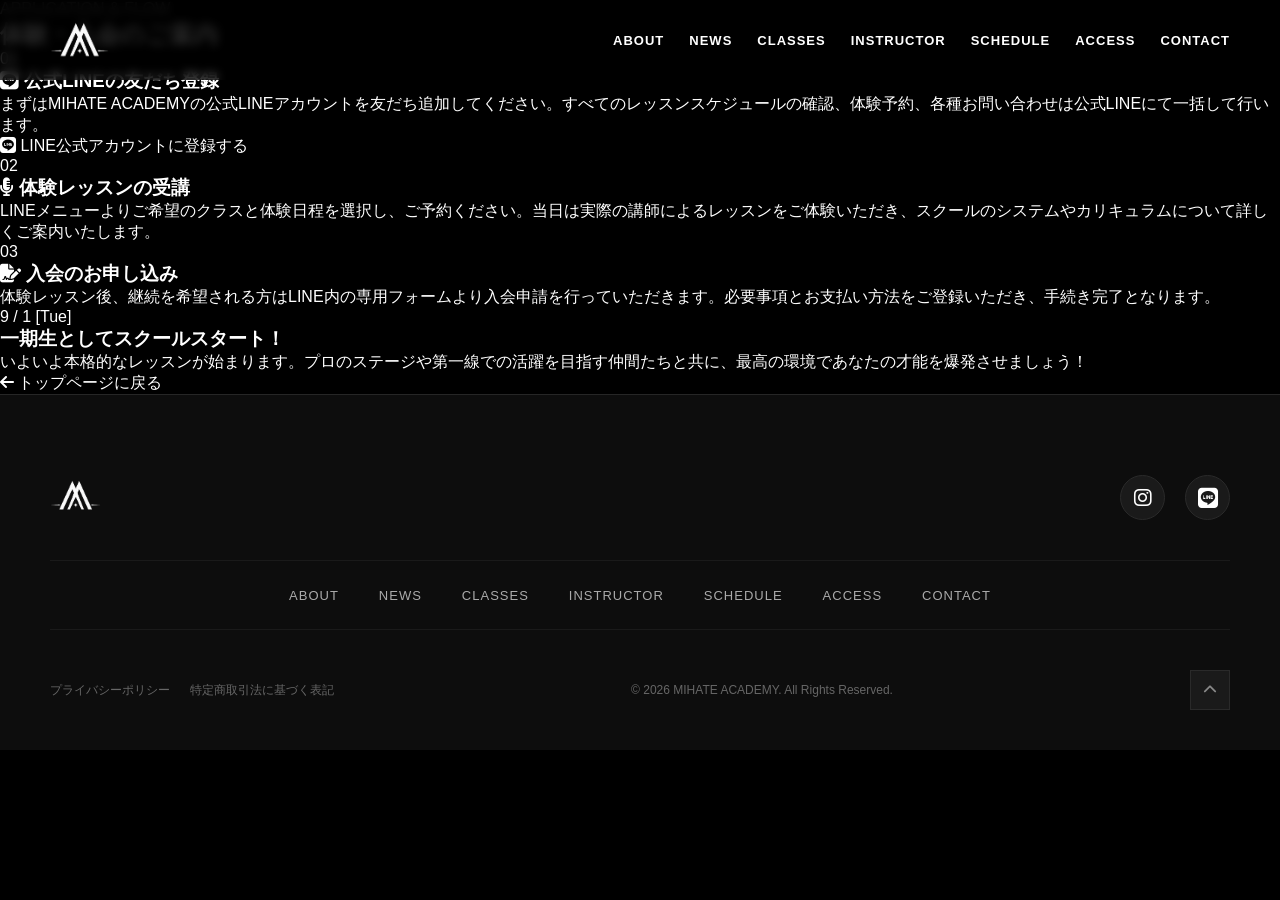
==== entry.html @ f3b9de02 "Add files via upload" ====
<!DOCTYPE html>
<html lang="ja">
<head>
    <meta charset="UTF-8">
    <meta name="viewport" content="width=device-width, initial-scale=1.0">
    <title>体験・入会案内 | MIHATE ACADEMY</title>
    
    <link rel="preconnect" href="https://fonts.googleapis.com">
    <link rel="preconnect" href="https://fonts.gstatic.com" crossorigin>
    <link href="https://fonts.googleapis.com/css2?family=Montserrat:wght@400;700;800&display=swap" rel="stylesheet">
    <link rel="stylesheet" href="https://cdnjs.cloudflare.com/ajax/libs/font-awesome/6.5.1/css/all.min.css">
    
    <link rel="stylesheet" href="style.css">
</head>
<body class="entry-page-body">

    <header id="top">
        <a href="#" class="logo">
            <img src="img/logo_v2.png" alt="MIHATE ACADEMY" class="logo-img">
        </a>
        
        <button class="menu-btn" aria-label="メニューを開閉する" id="js-menu-btn">
            <span></span>
            <span></span>
            <span></span>
        </button>

        <nav id="js-nav">
            <ul>
                <li><a href="#about">About</a></li>
                <li><a href="#news">News</a></li>
                <li><a href="#classes">Classes</a></li>
                <li><a href="#instructors">Instructor</a></li>
                <li><a href="#schedule">Schedule</a></li>
                <li><a href="#access">Access</a></li>
                <li><a href="#contact">Contact</a></li>
            </ul>
        </nav>
    </header>

    <section class="entry-hero">
        <div class="entry-hero-title-area">
            <span class="entry-hero-sub">APPLICATION & FLOW</span>
            <h1 class="entry-hero-main">体験・入会のご案内</h1>
        </div>
    </section>

    <section class="flow-section">
        <div class="flow-container">
            
            <div class="flow-step">
                <div class="flow-badge">01</div>
                <div class="flow-content">
                    <h3 class="step-title">
                        <span class="step-icon-line"><i class="fa-brands fa-line"></i></span>
                        公式LINEの友だち登録
                    </h3>
                    <p class="step-text">
                        まずはMIHATE ACADEMYの公式LINEアカウントを友だち追加してください。すべてのレッスンスケジュールの確認、体験予約、各種お問い合わせは公式LINEにて一括して行います。
                    </p>
                    <div class="line-btn-wrap">
                        <a href="#" target="_blank" class="line-direct-btn">
                            <i class="fa-brands fa-line"></i> LINE公式アカウントに登録する
                        </a>
                    </div>
                </div>
            </div>

            <div class="flow-step">
                <div class="flow-badge">02</div>
                <div class="flow-content">
                    <h3 class="step-title">
                        <span class="step-icon"><i class="fa-solid fa-microphone-lines"></i></span>
                        体験レッスンの受講
                    </h3>
                    <p class="step-text">
                        LINEメニューよりご希望のクラスと体験日程を選択し、ご予約ください。当日は実際の講師によるレッスンをご体験いただき、スクールのシステムやカリキュラムについて詳しくご案内いたします。
                    </p>
                </div>
            </div>

            <div class="flow-step">
                <div class="flow-badge">03</div>
                <div class="flow-content">
                    <h3 class="step-title">
                        <span class="step-icon"><i class="fa-solid fa-file-signature"></i></span>
                        入会のお申し込み
                    </h3>
                    <p class="step-text">
                        体験レッスン後、継続を希望される方はLINE内の専用フォームより入会申請を行っていただきます。必要事項とお支払い方法をご登録いただき、手続き完了となります。
                    </p>
                </div>
            </div>

            <div class="flow-goal">
                <div class="goal-date">9 / 1 <span>[Tue]</span></div>
                <h3 class="goal-title">一期生としてスクールスタート！</h3>
                <p class="goal-text">
                    いよいよ本格的なレッスンが始まります。プロのステージや第一線での活躍を目指す仲間たちと共に、最高の環境であなたの才能を爆発させましょう！
                </p>
            </div>

            <div class="back-to-home">
                <a href="index.html" class="back-btn">
                    <i class="fa-solid fa-arrow-left"></i> トップページに戻る
                </a>
            </div>

        </div>
    </section>

    <footer>
        <div class="footer-inner">
            <div class="footer-top">
                <div class="footer-logo">
                    <img src="img/logo_v2.png" alt="MIHATE ACADEMY">
                </div>
                <div class="footer-sns">
                    <a href="#" class="footer-sns-icon instagram" aria-label="Instagram">
                        <i class="fa-brands fa-instagram"></i>
                    </a>
                    <a href="#" class="footer-sns-icon line" aria-label="LINE">
                        <i class="fa-brands fa-line"></i>
                    </a>
                </div>
            </div>

            <nav class="footer-nav">
                <ul>
                    <li><a href="#about">About</a></li>
                    <li><a href="#news">News</a></li>
                    <li><a href="#classes">Classes</a></li>
                    <li><a href="#instructors">Instructor</a></li>
                    <li><a href="#schedule">Schedule</a></li>
                    <li><a href="#access">Access</a></li>
                    <li><a href="#contact">Contact</a></li>
                </ul>
            </nav>

            <div class="footer-bottom">
                <div class="footer-sub-links">
                    <a href="#">プライバシーポリシー</a>
                    <a href="#">特定商取引法に基づく表記</a>
                </div>
                <p class="copyright">© 2026 MIHATE ACADEMY. All Rights Reserved.</p>
                <a href="#" class="pagetop-btn" aria-label="ページトップへ戻る">
                    <i class="fa-solid fa-chevron-up"></i>
                </a>
            </div>
        </div>
    </footer>

    <script>
        const hamburger = document.querySelector('.js-hamburger');
        const navLinks = document.querySelector('.nav-links');
        const body = document.body;

        hamburger.addEventListener('click', () => {
            hamburger.classList.toggle('is-active');
            navLinks.classList.toggle('is-active');
            body.classList.toggle('menu-open');
        });

        // メニューリンクをクリックしたら閉じる
        document.querySelectorAll('.nav-links a').forEach(link => {
            link.addEventListener('click', () => {
                hamburger.classList.remove('is-active');
                navLinks.classList.remove('is-active');
                body.classList.remove('menu-open');
            });
        });
    </script>
</body>
</html>
---- style.css ----
/* 全体のリセットと共通スタイル */
* {
    margin: 0;
    padding: 0;
    box-sizing: border-box;
    font-family: 'Helvetica Neue', Arial, sans-serif;
}

html {
    scroll-behavior: smooth;
}

body {
    background-color: #000000;
    color: #ffffff;
    overflow-x: hidden;
}

/* ハンバーガーメニュー開閉時に背景スクロールを止めるクラス */
body.menu-open {
    overflow: hidden;
}

a {
    color: #ffffff;
    text-decoration: none;
    transition: opacity 0.3s;
}

a:hover {
    opacity: 0.7;
}

/* ヘッダー（スクロール固定） */
header {
    position: fixed;
    top: 0;
    left: 0;
    width: 100%;
    display: flex;
    justify-content: space-between;
    align-items: center;
    padding: 20px 50px;
    z-index: 100;
    background: linear-gradient(to bottom, rgba(0,0,0,0.95), rgba(0,0,0,0.7));
    backdrop-filter: blur(5px);
    transition: background 0.3s;
}

.logo {
    display: flex;
    align-items: center;
    z-index: 110;
}

.logo-img {
    height: 40px;
    width: auto;
    object-fit: contain;
}

nav ul {
    display: flex;
    list-style: none;
    gap: 25px;
}

nav ul li a {
    font-size: 13px;
    text-transform: uppercase;
    font-weight: 600;
    letter-spacing: 1px;
}

/* ハンバーガーボタン */
.menu-btn {
    display: none;
    flex-direction: column;
    justify-content: space-between;
    width: 30px;
    height: 20px;
    background: transparent;
    border: none;
    cursor: pointer;
    z-index: 110;
    padding: 0;
}

.menu-btn span {
    width: 100%;
    height: 2px;
    background-color: #ffffff;
    transition: all 0.3s ease;
    transform-origin: left center;
}

/* ヒーローセクション */
.hero {
    position: relative;
    height: 100vh;
    display: flex;
    flex-direction: column;
    justify-content: center;
    align-items: center;
    text-align: center;
    background: linear-gradient(rgba(0, 0, 0, 0.4), rgba(0, 0, 0, 0.7)), 
                url('img/kv_01.png') no-repeat center center/cover;
}

.hero-title {
    font-size: 80px;
    font-weight: 900;
    line-height: 1.1;
    letter-spacing: -2px;
    text-transform: uppercase;
    margin-bottom: 20px;
}

.hero-subtitle {
    font-size: 18px;
    letter-spacing: 4px;
    margin-bottom: 40px;
    color: #cccccc;
}

.btn {
    display: inline-block;
    padding: 15px 40px;
    border: 2px solid #ffffff;
    background: transparent;
    color: #ffffff;
    font-weight: 700;
    text-transform: uppercase;
    letter-spacing: 2px;
    transition: all 0.3s;
    cursor: pointer;
}

.btn:hover {
    background-color: #ffffff;
    color: #000000;
    opacity: 1;
}

/* コンテンツ共通 */
.section {
    padding: 120px 50px;
    max-width: 1400px;
    margin: 0 auto;
    scroll-margin-top: 80px; 
}

.section-title {
    font-size: 36px;
    font-weight: 800;
    text-transform: uppercase;
    margin-bottom: 60px;
    letter-spacing: 1px;
    border-left: 5px solid #ffffff;
    padding-left: 15px;
}

/* スタジオ紹介 (About) */
.about-container {
    display: grid;
    grid-template-columns: 1fr 1fr;
    gap: 50px;
    align-items: center;
}

.about-text h3 {
    font-size: 28px;
    margin-bottom: 20px;
    font-weight: 700;
    line-height: 1.4;
}

.about-text p {
    color: #cccccc;
    line-height: 1.8;
    font-size: 15px;
}

.about-img img {
    width: 100%;
    height: auto;
    border: 1px solid #222222;
}

/* ニュースセクション */
.news-list {
    list-style: none;
}

.news-item {
    display: flex;
    padding: 20px 0;
    border-bottom: 1px solid #222222;
    font-size: 15px;
}

.news-date {
    width: 150px;
    color: #888888;
    font-weight: 600;
}

.news-badge {
    background-color: #222222;
    font-size: 11px;
    padding: 2px 8px;
    font-weight: 700;
    margin-right: 20px;
    height: fit-content;
    text-transform: uppercase;
}

.news-text {
    flex: 1;
    color: #dddddd;
}

/* クラス紹介グリッド (PC版: 3カラム横並び) */
.grid-container {
    display: grid;
    grid-template-columns: repeat(3, 1fr);
    gap: 20px;
}

.grid-item {
    position: relative;
    overflow: hidden;
    background-color: #111111;
    aspect-ratio: 16 / 10;
    display: flex;
    flex-direction: column;
    justify-content: flex-end;
    padding: 20px;
    border: 1px solid #222222;
    transition: border-color 0.3s;
}

.grid-item:hover {
    border-color: #ffffff;
}

.grid-item-img {
    position: absolute;
    top: 0;
    left: 0;
    width: 100%;
    height: 100%;
    object-fit: cover;
    opacity: 0.5;
    z-index: 1;
    transition: transform 0.5s, opacity 0.5s;
}

.grid-item:hover .grid-item-img {
    transform: scale(1.05);
    opacity: 0.7;
}

.grid-item-content {
    position: relative;
    z-index: 2;
}

.grid-item-tag {
    font-size: 11px;
    text-transform: uppercase;
    background-color: #ffffff;
    color: #000000;
    padding: 3px 8px;
    font-weight: 700;
    display: inline-block;
    margin-bottom: 10px;
}

.grid-item-title {
    font-size: 22px;
    font-weight: 700;
}

/* 講師詳細セクション */
.instructor-detail-container {
    display: grid;
    grid-template-columns: 2fr 3fr;
    gap: 60px;
    align-items: start;
}

.instructor-photo {
    position: relative;
    border: 1px solid #222222;
    aspect-ratio: 3 / 4;
    overflow: hidden;
}

.instructor-photo img {
    width: 100%;
    height: 100%;
    object-fit: cover;
}

.instructor-profile .role {
    font-size: 12px;
    text-transform: uppercase;
    letter-spacing: 2px;
    color: #888888;
    font-weight: 700;
    margin-bottom: 10px;
    display: block;
}

.instructor-profile .name-ja {
    font-size: 36px;
    font-weight: 800;
    margin-bottom: 5px;
    letter-spacing: 1px;
}

.instructor-profile .name-en {
    font-size: 16px;
    font-weight: 600;
    color: #aaaaaa;
    text-transform: uppercase;
    letter-spacing: 1px;
    margin-bottom: 30px;
}

.instructor-profile .bio-text {
    font-size: 15px;
    color: #dddddd;
    line-height: 1.8;
    margin-bottom: 40px;
}

.biography-block {
    border-top: 1px solid #222222;
    padding-top: 30px;
}

.biography-block h4 {
    font-size: 16px;
    text-transform: uppercase;
    letter-spacing: 2px;
    margin-bottom: 20px;
    font-weight: 700;
    color: #ffffff;
}

.history-list {
    list-style: none;
}

.history-list li {
    display: flex;
    margin-bottom: 15px;
    font-size: 14px;
    line-height: 1.6;
}

.history-year {
    width: 90px;
    color: #888888;
    font-weight: 700;
    flex-shrink: 0;
}

.history-content {
    color: #cccccc;
}

/* レッスン日程 */
.schedule-table-wrap {
    overflow-x: auto;
}

.schedule-table {
    width: 100%;
    border-collapse: collapse;
    text-align: left;
    min-width: 600px;
}

.schedule-table th, .schedule-table td {
    padding: 20px;
    border-bottom: 1px solid #222222;
}

.schedule-table th {
    font-weight: 700;
    text-transform: uppercase;
    color: #888888;
    font-size: 13px;
    letter-spacing: 1px;
}

.schedule-time {
    font-weight: 600;
    color: #ffffff;
}

/* ==========================================================================
   スタジオアクセスセクション（最寄り駅特化版）
   ========================================================================== */
.access-container {
    max-width: 800px;
    margin: 0 auto;
    text-align: center;
}

.access-station-card {
    display: inline-flex;
    align-items: center;
    justify-content: center;
    background-color: #111111;
    border: 1px solid #222222;
    padding: 30px 50px;
    gap: 30px;
    text-align: left;
    transition: border-color 0.3s;
    width: 100%;
    max-width: 600px;
    margin-bottom: 30px;
}

.access-station-card:hover {
    border-color: #c9a063; /* ゴールドの枠線 */
}

.station-icon {
    font-size: 36px;
    color: #c9a063;
    flex-shrink: 0;
}

.access-station-card h4 {
    font-size: 13px;
    text-transform: uppercase;
    letter-spacing: 2px;
    color: #888888;
    font-weight: 700;
    margin-bottom: 5px;
}

.station-name {
    display: block;
    font-size: 18px;
    font-weight: 700;
    color: #ffffff;
    letter-spacing: 0.05em;
    line-height: 1.4;
}

.route-detail {
    display: block;
    color: #aaaaaa;
    font-size: 14px;
    margin-top: 5px;
}

.studio-note {
    max-width: 600px;
    margin: 0 auto;
    font-size: 13px;
    color: #888888;
    line-height: 1.8;
    text-align: left;
    display: block;
    border-top: 1px dashed #222222;
    padding-top: 20px;
}

/* スマホ用調整（画面が狭いときは縦並びに） */
@media (max-width: 600px) {
    .access-station-card {
        flex-direction: column;
        align-items: center;
        text-align: center;
        padding: 30px 20px;
        gap: 15px;
    }
    .station-name {
        font-size: 16px;
    }
    .route-detail {
        font-size: 13px;
    }
    .studio-note {
        font-size: 12px;
        text-align: justify;
    }
}

/* コンタクト・SNSセクション */
.contact-container {
    display: grid;
    grid-template-columns: 1fr 1fr;
    gap: 50px;
}

.contact-box {
    background-color: #111111;
    padding: 40px;
    border: 1px solid #222222;
    display: flex;
    flex-direction: column;
    justify-content: space-between;
}

.contact-box h3 {
    font-size: 24px;
    margin-bottom: 15px;
    font-weight: 700;
}

.contact-box p {
    color: #aaaaaa;
    font-size: 14px;
    line-height: 1.6;
    margin-bottom: 30px;
}

.cta-buttons {
    display: flex;
    flex-direction: column;
    gap: 15px;
}

.btn-block {
    display: block;
    text-align: center;
    width: 100%;
}

.btn-line {
    background-color: #06C755;
    border-color: #06C755;
    color: #ffffff;
}

.btn-line:hover {
    background-color: transparent;
    color: #06C755;
}

/* フッター */
footer {
    background-color: #0d0d0d;
    padding: 80px 50px 40px;
    border-top: 1px solid rgba(255, 255, 255, 0.1);
}

.footer-inner {
    max-width: 1200px;
    margin: 0 auto;
    display: flex;
    flex-direction: column;
    align-items: center;
    gap: 40px;
}

.footer-top {
    width: 100%;
    display: flex;
    justify-content: space-between;
    align-items: center;
    flex-wrap: wrap;
    gap: 20px;
}

.footer-logo img {
    height: 35px;
    width: auto;
    object-fit: contain;
}

.footer-sns {
    display: flex;
    gap: 20px;
}

.footer-sns-icon {
    display: flex;
    justify-content: center;
    align-items: center;
    width: 45px;
    height: 45px;
    border-radius: 50%;
    background-color: #1a1a1a;
    border: 1px solid #2a2a2a;
    font-size: 20px;
    color: #ffffff;
    transition: all 0.3s ease;
}

.footer-sns-icon.instagram:hover {
    background: linear-gradient(45deg, #f09433 0%, #e6683c 25%, #dc2743 50%, #cc2366 75%, #bc1888 100%);
    border-color: transparent;
    transform: translateY(-3px);
}

.footer-sns-icon.line:hover {
    background-color: #06C755;
    border-color: #06C755;
    transform: translateY(-3px);
}

.footer-nav {
    width: 100%;
    border-top: 1px solid #1a1a1a;
    border-bottom: 1px solid #1a1a1a;
    padding: 25px 0;
}

.footer-nav ul {
    display: flex;
    justify-content: center;
    list-style: none;
    gap: 40px;
    flex-wrap: wrap;
}

.footer-nav ul li a {
    font-size: 13px;
    font-weight: 500;
    color: #aaaaaa;
    letter-spacing: 1px;
}

.footer-nav ul li a:hover {
    color: #ffffff;
}

.footer-bottom {
    width: 100%;
    display: flex;
    justify-content: space-between;
    align-items: center;
    flex-wrap: wrap;
    gap: 15px;
    font-size: 12px;
    color: #666666;
}

.footer-sub-links {
    display: flex;
    gap: 20px;
}

.footer-sub-links a {
    color: #666666;
}

.footer-sub-links a:hover {
    color: #aaaaaa;
}

.pagetop-btn {
    display: flex;
    justify-content: center;
    align-items: center;
    width: 40px;
    height: 40px;
    background-color: #1a1a1a;
    border: 1px solid #2a2a2a;
    color: #888888;
    font-size: 14px;
    transition: all 0.3s;
}

.pagetop-btn:hover {
    color: #ffffff;
    border-color: #ffffff;
}

/* 1期生募集 特設キャンペーンブース */
.section-campaign {
    padding: 80px 50px;
    max-width: 1400px;
    margin: 40px auto;
    position: relative;
}

.campaign-container {
    background: linear-gradient(135deg, #161616 0%, #0a0a0a 100%);
    border: 1px solid #c9a063;
    padding: 60px 40px;
    text-align: center;
    position: relative;
    overflow: hidden;
    box-shadow: 0 20px 40px rgba(0, 0, 0, 0.5);
}

.campaign-container::before {
    content: '';
    position: absolute;
    top: -50%;
    left: -50%;
    width: 200%;
    height: 200%;
    background: radial-gradient(circle, rgba(201,160,99,0.05) 0%, transparent 70%);
    pointer-events: none;
}

.campaign-badges-wrap {
    display: flex;
    justify-content: center;
    gap: 10px;
    margin-bottom: 25px;
    flex-wrap: wrap;
}

.campaign-badge {
    display: inline-block;
    font-size: 11px;
    font-weight: 800;
    letter-spacing: 2px;
    color: #c9a063;
    border: 1px solid #c9a063;
    padding: 4px 12px;
    text-transform: uppercase;
}

.campaign-badge.highlight {
    background-color: #c9a063;
    color: #000000;
}

.campaign-title {
    font-size: 32px;
    font-weight: 800;
    line-height: 1.4;
    letter-spacing: 2px;
    margin-bottom: 30px;
}

.campaign-title span {
    font-size: 14px;
    color: #888888;
    font-weight: 600;
    letter-spacing: 4px;
}

/* スケジュールタイムライン */
.campaign-timeline {
    display: flex;
    justify-content: center;
    align-items: center;
    gap: 20px;
    max-width: 950px;
    margin: 0 auto 35px;
}

.timeline-step {
    flex: 1;
    background: rgba(255, 255, 255, 0.03);
    border: 1px solid #222222;
    padding: 20px 15px;
    position: relative;
}

.timeline-step.active {
    border-color: #c9a063;
    background: rgba(201, 160, 99, 0.05);
}

.step-date {
    font-size: 18px;
    font-weight: 800;
    color: #c9a063;
    display: block;
    margin-bottom: 5px;
    letter-spacing: 1px;
}

.timeline-step.active .step-date {
    background-color: #c9a063;
    color: #000000;
    display: inline-block;
    padding: 2px 8px;
    font-size: 14px;
    margin-bottom: 8px;
}

.step-label {
    font-size: 14px;
    font-weight: 700;
    color: #ffffff;
    display: block;
}

.step-sub {
    font-size: 11px;
    color: #888888;
    margin-top: 4px;
    display: block;
}

.timeline-arrow {
    color: #444444;
    font-size: 18px;
}

/* グランドオープンのきらきらアニメーション */
.timeline-step.shining-step {
    border-color: #c9a063;
    overflow: hidden;
}

.timeline-step.shining-step::after {
    content: '';
    position: absolute;
    top: 0;
    left: -100%;
    width: 50%;
    height: 100%;
    background: linear-gradient(
        to right, 
        rgba(255, 255, 255, 0) 0%, 
        rgba(201, 160, 99, 0.3) 50%,
        rgba(255, 255, 255, 0) 100%
    );
    transform: skewX(-25deg);
    animation: cardShine 3s infinite linear;
}

@keyframes cardShine {
    0% { left: -100%; }
    15% { left: 150%; }
    100% { left: 150%; }
}

.campaign-text {
    font-size: 15px;
    color: #cccccc;
    line-height: 1.8;
    max-width: 700px;
    margin: 0 auto 35px;
}

.campaign-cta-wrap {
    margin-bottom: 20px;
}

.btn-campaign {
    display: inline-block;
    padding: 18px 50px;
    background: #ffffff;
    color: #000000;
    font-weight: 800;
    letter-spacing: 2px;
    font-size: 15px;
    border: 1px solid #ffffff;
    position: relative;
    overflow: hidden;
    transition: all 0.3s ease;
}

.btn-campaign::after {
    content: '';
    position: absolute;
    top: 0;
    left: -100%;
    width: 50%;
    height: 100%;
    background: linear-gradient(to right, rgba(255,255,255,0) 0%, rgba(255,255,255,0.6) 50%, rgba(255,255,255,0) 100%);
    transform: skewX(-25deg);
    animation: shine 3.5s infinite linear;
}

.btn-campaign i {
    margin-left: 8px;
    transition: transform 0.3s ease;
}

.btn-campaign:hover {
    opacity: 1;
    background: transparent;
    color: #ffffff;
    border-color: #ffffff;
}

.btn-campaign:hover i {
    transform: translateX(5px);
}

.campaign-note {
    font-size: 12px;
    color: #666666;
}

@keyframes shine {
    0% { left: -100%; }
    20% { left: 100%; }
    100% { left: 100%; }
}

/* スクロールアニメーション */
.reveal-fade-up {
    opacity: 0;
    transform: translateY(40px);
    transition: opacity 1.2s cubic-bezier(0.215, 0.61, 0.355, 1), 
                transform 1.2s cubic-bezier(0.215, 0.61, 0.355, 1);
}

.reveal-fade-up.is-visible {
    opacity: 1;
    transform: translateY(0);
}

.delay-1 { transition-delay: 0.15s; }
.delay-2 { transition-delay: 0.3s; }
.delay-3 { transition-delay: 0.45s; }
.delay-4 { transition-delay: 0.6s; }

/* レスポンシブ（全般） */
@media (max-width: 960px) {
    .instructor-detail-container, .access-container {
        grid-template-columns: 1fr;
        gap: 40px;
    }
    .instructor-photo {
        max-width: 400px;
        margin: 0 auto;
        width: 100%;
    }
    .map-placeholder {
        aspect-ratio: 4 / 3;
    }
}

@media (max-width: 900px) {
    .about-container, .contact-container {
        grid-template-columns: 1fr;
        gap: 40px;
    }
}

/* スマホ用のキャンペーンブース調整 */
.section-campaign { padding: 40px 20px; margin: 10px auto; }
.campaign-container { padding: 40px 20px; }
.campaign-title { font-size: 22px; margin-bottom: 25px; }
.campaign-timeline { flex-direction: column; gap: 10px; margin-bottom: 25px; }
.timeline-step { width: 100%; padding: 15px; }
.timeline-arrow { transform: rotate(90deg); margin: 5px 0; }
.campaign-text { font-size: 13px; }
.btn-campaign { width: 100%; padding: 16px 20px; font-size: 14px; max-width: 500px; }

@media (max-width: 768px) {
    header { 
        padding: 15px 20px; 
    }
    
    .menu-btn {
        display: flex;
    }

    nav {
        position: fixed;
        top: 0;
        right: -100%;
        width: 80%;
        max-width: 300px;
        height: 100vh;
        background-color: rgba(13, 13, 13, 0.98);
        border-left: 1px solid #222222;
        padding: 100px 40px 40px;
        transition: right 0.4s cubic-bezier(0.16, 1, 0.3, 1);
        z-index: 105;
    }

    nav ul {
        flex-direction: column;
        gap: 30px;
    }

    nav ul li a {
        font-size: 16px;
        display: block;
        padding: 10px 0;
        border-bottom: 1px solid #1a1a1a;
    }
    
    nav.is-active {
        right: 0;
    }

    .menu-btn.is-active span:nth-child(1) {
        transform: rotate(45deg) translate(2px, -2px);
    }
    .menu-btn.is-active span:nth-child(2) {
        opacity: 0;
    }
    .menu-btn.is-active span:nth-child(3) {
        transform: rotate(-45deg) translate(2px, 2px);
    }

    .hero-title { font-size: 44px; }
    .section { padding: 80px 20px; scroll-margin-top: 70px; }
    .section-title { font-size: 28px; margin-bottom: 40px; }
    .news-item { flex-direction: column; gap: 8px; }
    .news-date { width: auto; }

    /* 【修正】SP版：クラス紹介を1カラム（1枚ずつ縦並び）に変更 */
    #classes .grid-container {
        display: grid;
        grid-template-columns: 1fr; /* 1カラム（縦1列）にする */
        gap: 20px; /* カード同士の縦のすき間 */
    }
    #classes .grid-item {
        width: 100%; /* 横幅いっぱいに広げる */
        aspect-ratio: 16 / 10; /* PC版と同じきれいな比率をキープ */
    }
    
    footer { padding: 60px 20px 30px; }
    .footer-top { flex-direction: column; text-align: center; }
    .footer-nav ul { gap: 20px 30px; justify-content: center; }
    .footer-bottom { flex-direction: column-reverse; text-align: center; gap: 20px; }
    .footer-sub-links { justify-content: center; }
}

/* ==========================================================================
   モーダル (クラス詳細)
   ========================================================================== */
.modal-overlay {
    position: fixed;
    top: 0;
    left: 0;
    width: 100%;
    height: 100%;
    background-color: rgba(0, 0, 0, 0.85);
    backdrop-filter: blur(8px);
    z-index: 200; /* ヘッダーより上に配置 */
    display: flex;
    justify-content: center;
    align-items: center;
    padding: 20px;
    opacity: 0;
    pointer-events: none;
    transition: opacity 0.4s ease;
}

.modal-overlay.is-active {
    opacity: 1;
    pointer-events: auto;
}

.modal-window {
    background-color: #111111;
    border: 1px solid #c9a063; /* アカデミーのゴールド色 */
    width: 100%;
    max-width: 600px;
    position: relative;
    padding: 50px 40px 40px;
    box-shadow: 0 20px 50px rgba(0,0,0,0.8);
    transform: translateY(30px);
    transition: transform 0.4s cubic-bezier(0.16, 1, 0.3, 1);
}

.modal-overlay.is-active .modal-window {
    transform: translateY(0);
}

.modal-close {
    position: absolute;
    top: 20px;
    right: 20px;
    background: transparent;
    border: none;
    color: #888888;
    font-size: 20px;
    cursor: pointer;
    transition: color 0.3s;
}

.modal-close:hover {
    color: #ffffff;
}

/* モーダル内コンテンツ */
.modal-tag {
    font-size: 11px;
    text-transform: uppercase;
    background-color: #c9a063;
    color: #000000;
    padding: 3px 8px;
    font-weight: 700;
    display: inline-block;
    margin-bottom: 15px;
}

.modal-title {
    font-size: 26px;
    font-weight: 800;
    margin-bottom: 25px;
    letter-spacing: 1px;
    line-height: 1.3;
}

.modal-desc {
    font-size: 14px;
    color: #cccccc;
    line-height: 1.8;
    margin-bottom: 30px;
}

/* 料金・詳細テーブル */
.modal-table {
    width: 100%;
    border-collapse: collapse;
    font-size: 14px;
}

.modal-table tr {
    border-bottom: 1px solid #222222;
}

.modal-table tr:last-child {
    border-bottom: none;
}

.modal-table th, .modal-table td {
    padding: 15px 0;
    text-align: left;
}

.modal-table th {
    width: 80px;
    color: #888888;
    font-weight: 700;
}

.modal-table td {
    color: #ffffff;
    font-weight: 600;
}

.modal-table td small {
    color: #888888;
    font-weight: 400;
    margin-left: 5px;
}

/* スマホ用調整 */
@media (max-width: 500px) {
    .modal-window {
        padding: 40px 20px 30px;
    }
    .modal-title {
        font-size: 20px;
        margin-bottom: 20px;
    }
    .modal-desc {
        font-size: 13px;
    }
    .modal-table th, .modal-table td {
        padding: 12px 0;
        font-size: 13px;
    }
}

/* ==========================================================================
   FAQ（よくある質問）- ゆったり広々デザイン修正版
   ========================================================================== */
.faq-container {
    max-width: 1000px; /* 横幅を1000pxに広げてキュッとなるのを防ぐ */
    margin: 0 auto;
    padding: 0 40px;   /* 左右に程よい余白を設定 */
}

.faq-item {
    border-bottom: 1px solid #222222;
    margin-bottom: 15px; /* アイテム間の隙間を少し広げる */
}

.faq-question {
    width: 100%;
    display: flex;
    justify-content: flex-start; /* 左寄せに変更 */
    align-items: center;
    background: transparent;
    border: none;
    color: #ffffff;
    font-size: 18px;
    font-weight: 700;
    text-align: left;
    padding: 32px 10px;
    cursor: pointer;
    position: relative;
    transition: color 0.3s;
    letter-spacing: 0.05em;
}

/* 質問文のテキスト部分を左側に詰め、プラスアイコンを右端に固定するための設定 */
.faq-question span:first-child {
    flex-grow: 1; /* テキスト領域を限界まで広げて左寄せを確定させる */
    padding-right: 20px; /* アイコンと被らないための余白 */
}

.faq-question:hover {
    color: #c9a063; /* ホバー時にゴールドに */
}

/* 質問の左側に「Q」のマークを付与 */
.faq-question::before {
    content: "Q.";
    color: #c9a063;
    margin-right: 16px;
    font-size: 22px; /* Qの文字を少し大きく強調 */
    font-weight: 900;
}

/* ＋・ー を表現するアイコン */
.faq-icon {
    position: relative;
    width: 16px;
    height: 16px;
    flex-shrink: 0;
    margin-left: 30px;
}

.faq-icon::before,
.faq-icon::after {
    content: "";
    position: absolute;
    background-color: #ffffff;
    transition: transform 0.3s ease, background-color 0.3s ease;
}

/* 横線 */
.faq-icon::before {
    top: 7px;
    left: 0;
    width: 100%;
    height: 2px;
}

/* 縦線 */
.faq-icon::after {
    top: 0;
    left: 7px;
    width: 2px;
    height: 100%;
}

/* 開いたときのアイコンの変化（縦線を回転させて隠すことでマイナスにする） */
.faq-item.is-open .faq-icon::after {
    transform: rotate(90deg);
    background-color: #c9a063;
}
.faq-item.is-open .faq-icon::before {
    background-color: #c9a063;
}

/* 回答のラッパー（アニメーション用） */
.faq-answer {
    max-height: 0;
    overflow: hidden;
    transition: max-height 0.35s cubic-bezier(0.25, 1, 0.5, 1);
}

.faq-answer-content {
    padding: 0 10px 35px 44px; /* Q(22px)+余白に合わせた美しいインデント */
    font-size: 15px; /* 回答も少しだけ大きく */
    color: #cccccc;
    line-height: 1.9; /* 行間を広げて読みやすく */
    letter-spacing: 0.03em;
}

/* ==========================================================================
   スマホ・タブレット用調整（画面が狭いときは自動で最適化）
   ========================================================================== */
@media (max-width: 1024px) {
    .faq-container {
        max-width: 100%;
        padding: 0 20px;
    }
}

@media (max-width: 768px) {
    .faq-question {
        font-size: 15px;
        padding: 24px 5px;
    }
    .faq-question::before {
        font-size: 18px;
        margin-right: 10px;
    }
    .faq-answer-content {
        font-size: 13px;
        padding: 0 5px 24px 30px;
        line-height: 1.7;
    }
    .faq-icon {
        width: 12px;
        height: 12px;
        margin-left: 15px;
    }
    .faq-icon::before { top: 5px; }
    .faq-icon::after { left: 5px; }
}

/* ==========================================================================
   Studio About - 4つの強み (Features)
   ========================================================================== */
.features-grid {
    display: grid;
    grid-template-columns: repeat(4, 1fr);
    gap: 25px;
    margin-top: 80px; /* アバウト文章との間隔 */
}

.feature-card {
    background-color: #0b0b0b;
    border: 1px solid #222222;
    padding: 40px 30px;
    transition: all 0.4s ease;
    position: relative;
    overflow: hidden;
}

.feature-card:hover {
    border-color: #c9a063;
    transform: translateY(-5px);
    background-color: #111111;
}

.feature-icon-wrap {
    display: flex;
    justify-content: space-between;
    align-items: center;
    margin-bottom: 25px;
}

.feature-icon-wrap i {
    font-size: 28px;
    color: #c9a063; /* ブランドカラーのゴールド */
}

.feature-number {
    font-family: 'Helvetica Neue', Arial, sans-serif;
    font-size: 14px;
    font-weight: 800;
    color: #444444;
    letter-spacing: 1px;
}

.feature-card h4 {
    font-size: 17px;
    font-weight: 700;
    color: #ffffff;
    margin-bottom: 15px;
    letter-spacing: 0.05em;
}

.feature-card p {
    font-size: 13px;
    color: #aaaaaa;
    line-height: 1.7;
}

/* ==========================================================================
   4つの強み - レスポンシブ対応
   ========================================================================== */
@media (max-width: 1100px) {
    .features-grid {
        grid-template-columns: repeat(2, 1fr); /* タブレットサイズでは2列2行に */
        gap: 20px;
        margin-top: 60px;
    }
}

@media (max-width: 650px) {
    .features-grid {
        grid-template-columns: 1fr; /* スマホサイズでは縦に1列並び */
        margin-top: 50px;
    }
    .feature-card {
        padding: 35px 25px;
    }
}

/* ==========================================================================
   モーダル内：練習生クラス専用スケジュールデザイン
   ========================================================================== */
.modal-schedule-list {
    display: flex;
    flex-direction: column;
    gap: 12px; /* スケジュール同士の隙間 */
    padding: 4px 0;
}

.modal-schedule-item {
    display: flex;
    align-items: center;
    background-color: transparent; /* ボックスの背景を無くしてさらにスッキリ */
    padding: 12px 0;               /* 上下に少し余白を */
    border-bottom: 1px solid #222222; /* 目立たない細い下線で区切る */
    gap: 15px;
}

/* 一番下のアイテムだけ下線を消して綺麗に見せる */
.modal-schedule-item:last-child {
    border-bottom: none;
}

.modal-schedule-item .day-badge {
    font-size: 11px;
    font-weight: 800;
    background-color: #333333; /* 落ち着いたダークグレーの背景 */
    color: #ffffff;           /* 文字は白 */
    padding: 2px 6px;
    border-radius: 2px;
    text-align: center;
    min-width: 42px;
}

.modal-schedule-item .time-text {
    font-size: 14px;
    font-weight: 700;
    color: #ffffff;
    font-family: 'Helvetica Neue', Arial, sans-serif;
}

.modal-schedule-item .class-name {
    font-size: 13px;
    color: #aaaaaa;
    font-weight: 500;
    margin-left: auto; /* クラス名だけ右側に寄せる */
}

/* スマホ用調整 */
@media (max-width: 500px) {
    .modal-schedule-item {
        flex-wrap: wrap; /* 横幅が狭いときは折り返す */
        gap: 8px 12px;
        padding: 12px;
    }
    .modal-schedule-item .class-name {
        margin-left: 0;
        width: 100%; /* クラス名を下段に落とす */
        color: #c9a063; /* スマホで見やすいよう少し目立たせる */
        font-size: 12px;
    }
    .modal-schedule-item .time-text {
        font-size: 13px;
    }
}
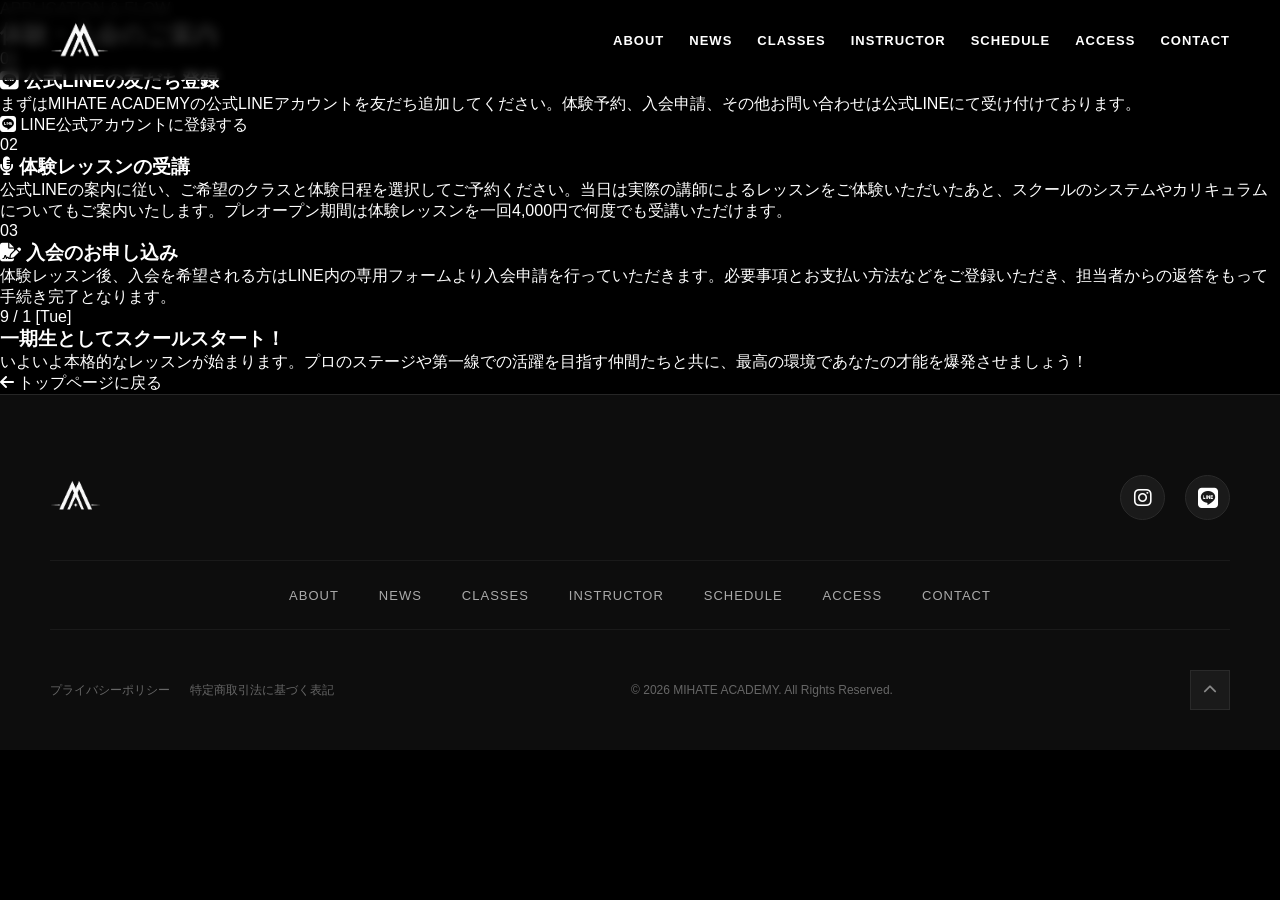
==== commit 84956ad0: "Add files via upload" ====
--- a/entry.html
+++ b/entry.html
@@ -56,10 +56,10 @@
                         公式LINEの友だち登録
                     </h3>
                     <p class="step-text">
-                        まずはMIHATE ACADEMYの公式LINEアカウントを友だち追加してください。すべてのレッスンスケジュールの確認、体験予約、各種お問い合わせは公式LINEにて一括して行います。
+                        まずはMIHATE ACADEMYの公式LINEアカウントを友だち追加してください。体験予約、入会申請、その他お問い合わせは公式LINEにて受け付けております。
                     </p>
                     <div class="line-btn-wrap">
-                        <a href="#" target="_blank" class="line-direct-btn">
+                        <a href="https://lin.ee/r76kFHC" target="_blank" class="line-direct-btn">
                             <i class="fa-brands fa-line"></i> LINE公式アカウントに登録する
                         </a>
                     </div>
@@ -74,7 +74,7 @@
                         体験レッスンの受講
                     </h3>
                     <p class="step-text">
-                        LINEメニューよりご希望のクラスと体験日程を選択し、ご予約ください。当日は実際の講師によるレッスンをご体験いただき、スクールのシステムやカリキュラムについて詳しくご案内いたします。
+                        公式LINEの案内に従い、ご希望のクラスと体験日程を選択してご予約ください。当日は実際の講師によるレッスンをご体験いただいたあと、スクールのシステムやカリキュラムについてもご案内いたします。プレオープン期間は体験レッスンを一回4,000円で何度でも受講いただけます。
                     </p>
                 </div>
             </div>
@@ -87,7 +87,7 @@
                         入会のお申し込み
                     </h3>
                     <p class="step-text">
-                        体験レッスン後、継続を希望される方はLINE内の専用フォームより入会申請を行っていただきます。必要事項とお支払い方法をご登録いただき、手続き完了となります。
+                        体験レッスン後、入会を希望される方はLINE内の専用フォームより入会申請を行っていただきます。必要事項とお支払い方法などをご登録いただき、担当者からの返答をもって手続き完了となります。
                     </p>
                 </div>
             </div>
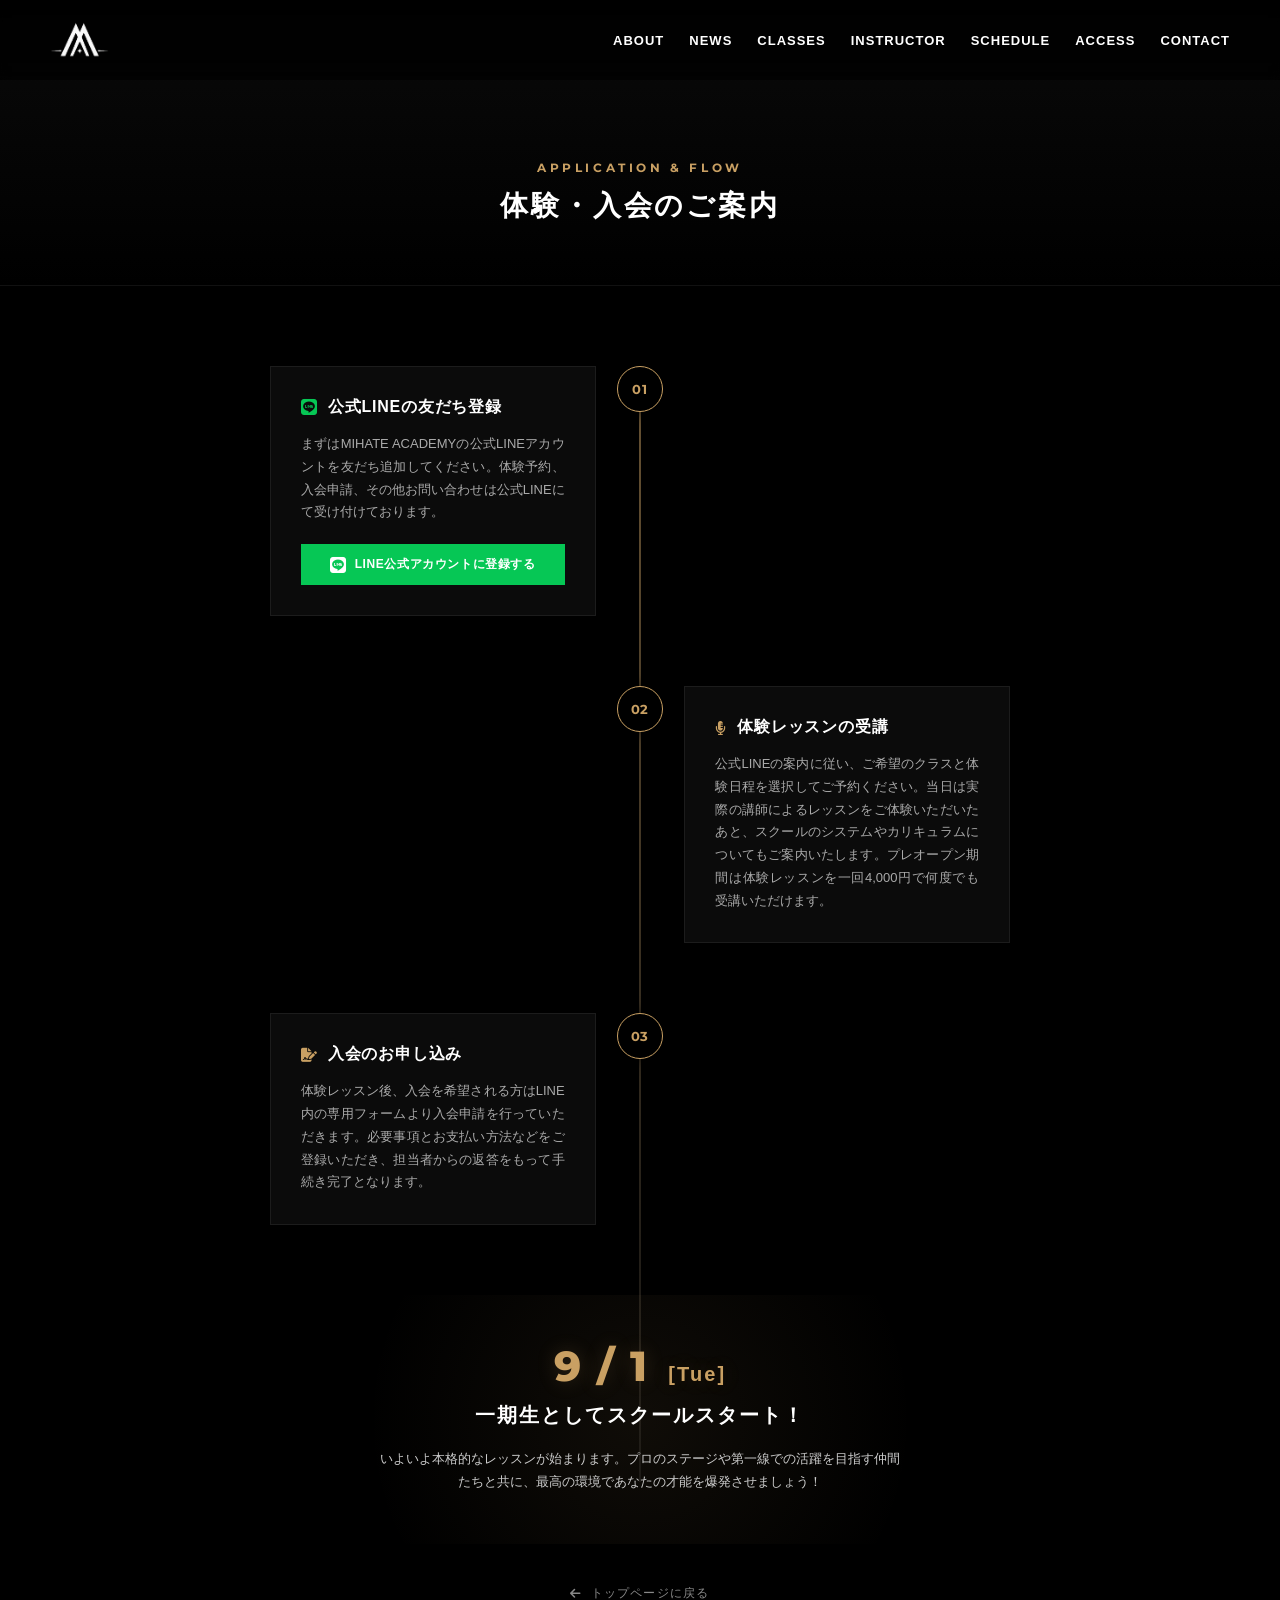
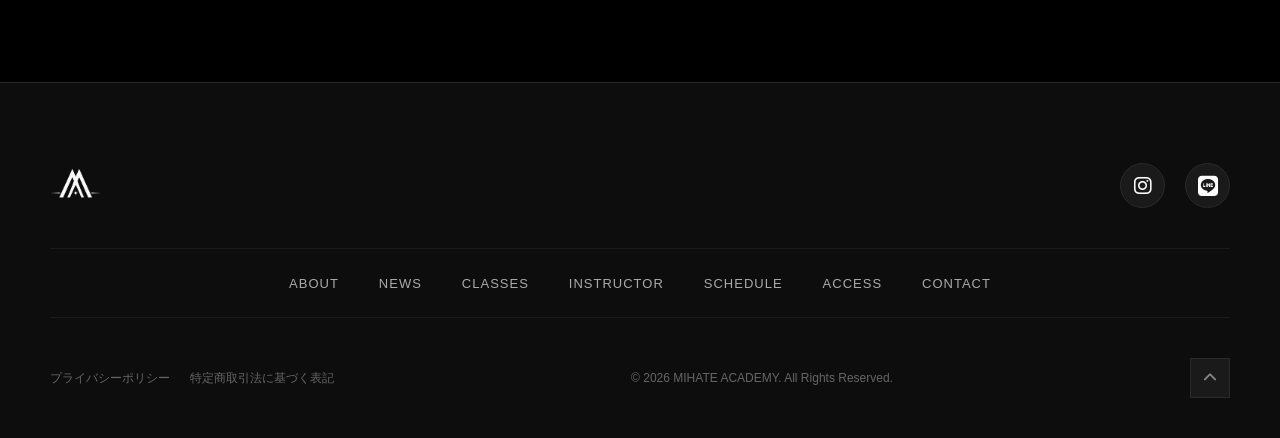
==== commit a88c5d7f: "Add files via upload" ====
--- a/entry.html
+++ b/entry.html
@@ -15,7 +15,7 @@
 <body class="entry-page-body">
 
     <header id="top">
-        <a href="#" class="logo">
+        <a href="index.html" class="logo">
             <img src="img/logo_v2.png" alt="MIHATE ACADEMY" class="logo-img">
         </a>
         
@@ -109,17 +109,17 @@
         </div>
     </section>
 
-    <footer>
+ <footer>
         <div class="footer-inner">
             <div class="footer-top">
                 <div class="footer-logo">
                     <img src="img/logo_v2.png" alt="MIHATE ACADEMY">
                 </div>
                 <div class="footer-sns">
-                    <a href="#" class="footer-sns-icon instagram" aria-label="Instagram">
+                    <a href="https://www.instagram.com/mihate.academy/" class="footer-sns-icon instagram" aria-label="Instagram">
                         <i class="fa-brands fa-instagram"></i>
                     </a>
-                    <a href="#" class="footer-sns-icon line" aria-label="LINE">
+                    <a href="https://lin.ee/r76kFHC" class="footer-sns-icon line" aria-label="LINE">
                         <i class="fa-brands fa-line"></i>
                     </a>
                 </div>
@@ -139,8 +139,8 @@
 
             <div class="footer-bottom">
                 <div class="footer-sub-links">
-                    <a href="#">プライバシーポリシー</a>
-                    <a href="#">特定商取引法に基づく表記</a>
+                    <a href="privacy.html">プライバシーポリシー</a>
+                    <a href="legal.html">特定商取引法に基づく表記</a>
                 </div>
                 <p class="copyright">© 2026 MIHATE ACADEMY. All Rights Reserved.</p>
                 <a href="#" class="pagetop-btn" aria-label="ページトップへ戻る">
--- a/style.css
+++ b/style.css
@@ -160,31 +160,120 @@
     padding-left: 15px;
 }
 
-/* スタジオ紹介 (About) */
+/* ==========================================================================
+   スタジオ紹介 (About) & 4つの強み レイアウト調整（並び順最終調整）
+   ========================================================================== */
+/* ① 画面全体を2カラムにする（左：文章 40% / 右：強み 60%） */
 .about-container {
     display: grid;
-    grid-template-columns: 1fr 1fr;
-    gap: 50px;
-    align-items: center;
-}
-
+    grid-template-columns: 1fr 1.5fr; 
+    gap: 40px;                        
+    align-items: start;
+    max-width: 1200px;
+    margin: 0 auto;
+    padding: 0 20px;
+}
+
+/* 左側の文章ブロック */
 .about-text h3 {
-    font-size: 28px;
-    margin-bottom: 20px;
-    font-weight: 700;
-    line-height: 1.4;
+    font-size: 20px;
+    color: #c9a063;
+    margin-bottom: 25px;
+    font-weight: 700;
 }
 
 .about-text p {
+    font-size: 14px;
     color: #cccccc;
     line-height: 1.8;
-    font-size: 15px;
-}
-
-.about-img img {
-    width: 100%;
-    height: auto;
+}
+
+/* ② 右側の強みブロックを【縦2段】に分ける指示 */
+.features-grid {
+    display: flex !important;
+    flex-direction: column !important; /* 上の段(01,02) と 下の段(03,04) を縦に並べる */
+    gap: 20px !important;
+    width: 100% !important;
+    max-width: none !important;
+    margin: 0 !important;
+}
+
+/* 各段（上の段、下の段）の中でカードを【横2列】に並べる設定 */
+.features-column {
+    display: grid;
+    grid-template-columns: repeat(2, 1fr); /* 2枚のカードを綺麗に横並びにする */
+    gap: 20px; /* カード同士の左右のすき間 */
+}
+
+/* 強みカードの見た目デザイン */
+.feature-card {
+    background-color: #111111;
     border: 1px solid #222222;
+    padding: 25px 20px;
+    border-radius: 4px;
+    height: 100%; /* カードの高さを左右で揃える */
+    display: flex;
+    flex-direction: column;
+    justify-content: flex-start;
+    transition: border-color 0.3s, transform 0.3s;
+}
+
+.feature-card:hover {
+    border-color: #c9a063;
+    transform: translateY(-3px);
+}
+
+.feature-icon-wrap {
+    display: flex;
+    justify-content: space-between;
+    align-items: center;
+    margin-bottom: 15px;
+}
+
+.feature-number {
+    font-size: 18px;
+    font-weight: 700;
+    color: #c9a063;
+}
+
+.feature-icon-wrap i {
+    font-size: 22px;
+    color: #c9a063;
+}
+
+.feature-card h4 {
+    font-size: 16px;
+    font-weight: 700;
+    margin-bottom: 12px;
+    color: #ffffff;
+}
+
+.feature-card p {
+    font-size: 13px;
+    color: #aaaaaa;
+    line-height: 1.6;
+}
+
+/* ==========================================================================
+   レスポンシブ対応（スマホ・タブレット表示の最適化）
+   ========================================================================== */
+/* タブレット（画面幅1024px以下）：文章の下に強みがくる上下2段構成にする */
+@media (max-width: 1024px) {
+    .about-container {
+        grid-template-columns: 1fr; 
+        gap: 40px;
+    }
+}
+
+/* スマホ（画面幅640px以下）：カードが潰れないよう完全な1列縦並びにする */
+@media (max-width: 640px) {
+    .features-column {
+        grid-template-columns: 1fr; /* スマホ時は横並びを解除して1列にする */
+        gap: 15px;
+    }
+    .features-grid {
+        gap: 15px !important;
+    }
 }
 
 /* ニュースセクション */
@@ -1448,4 +1537,293 @@
     .modal-schedule-item .time-text {
         font-size: 13px;
     }
+}
+
+/* ==========================================================================
+   体験・入会案内ページ（entry.html）専用スタイル
+   ========================================================================== */
+
+/* 背景スクロールを制限しないためのリセット（念のため） */
+.entry-page-body {
+    background-color: #000000;
+    color: #ffffff;
+}
+
+/* 入会案内 ヒーローエリア */
+.entry-hero {
+    padding: 160px 20px 60px 20px;
+    text-align: center;
+    background: linear-gradient(180deg, #0a0a0a 0%, #000000 100%);
+    border-bottom: 1px solid #111111;
+}
+
+.entry-hero-title-area {
+    max-width: 800px;
+    margin: 0 auto;
+}
+
+.entry-hero-sub {
+    display: block;
+    font-family: 'Montserrat', sans-serif;
+    font-size: 12px;
+    font-weight: 700;
+    letter-spacing: 0.3em;
+    color: #c9a063;
+    margin-bottom: 12px;
+}
+
+.entry-hero-main {
+    font-size: 28px;
+    font-weight: 700;
+    letter-spacing: 0.1em;
+    color: #ffffff;
+}
+
+/* タイムライン・フロー構造 */
+.flow-section {
+    padding: 80px 0;
+    background-color: #000000;
+}
+
+.flow-container {
+    max-width: 800px;
+    margin: 0 auto;
+    position: relative;
+    padding: 0 30px;
+}
+
+/* タイムラインのセンターを通る縦線 */
+.flow-container::before {
+    content: '';
+    position: absolute;
+    left: 50%;
+    top: 40px;
+    bottom: 120px;
+    width: 1px;
+    background: linear-gradient(to bottom, #c9a063 0%, #222222 100%);
+    transform: translateX(-50%);
+}
+
+/* 各ステップの共通配置 */
+.flow-step {
+    position: relative;
+    margin-bottom: 70px;
+    width: 100%;
+    display: flex;
+    justify-content: flex-start; /* 奇数は左寄せ */
+}
+
+.flow-step:nth-child(even) {
+    justify-content: flex-end; /* 偶数は右寄せ */
+}
+
+/* 中央配置のステップ番号バッジ */
+.flow-badge {
+    position: absolute;
+    left: 50%;
+    top: 0;
+    transform: translateX(-50%);
+    width: 46px;
+    height: 46px;
+    background-color: #000000;
+    border: 1px solid #c9a063;
+    border-radius: 50%;
+    display: flex;
+    align-items: center;
+    justify-content: center;
+    z-index: 10;
+    color: #c9a063;
+    font-family: 'Montserrat', sans-serif;
+    font-weight: 700;
+    font-size: 13px;
+    letter-spacing: 0.05em;
+    box-shadow: 0 0 15px rgba(0, 0, 0, 0.8);
+}
+
+/* ステップカードのコンテンツ領域 */
+.flow-content {
+    width: 44%;
+    background-color: #0b0b0b;
+    border: 1px solid #1c1c1c;
+    padding: 30px;
+    position: relative;
+    transition: border-color 0.3s, transform 0.3s;
+}
+
+.flow-content:hover {
+    border-color: #c9a063;
+}
+
+/* カードのタイトル */
+.step-title {
+    font-size: 16px;
+    font-weight: 700;
+    color: #ffffff;
+    margin-bottom: 15px;
+    display: flex;
+    align-items: center;
+    gap: 10px;
+    letter-spacing: 0.05em;
+}
+
+.step-title .step-icon {
+    color: #c9a063;
+    font-size: 14px;
+}
+
+.step-title .step-icon-line {
+    color: #06C755; /* LINE特有のグリーン */
+    font-size: 16px;
+}
+
+/* 説明テキスト */
+.step-text {
+    font-size: 13px;
+    color: #aaaaaa;
+    line-height: 1.75;
+    text-align: justify;
+}
+
+/* 特設LINE誘導ボタン */
+.line-btn-wrap {
+    margin-top: 20px;
+}
+
+.line-direct-btn {
+    display: flex;
+    align-items: center;
+    justify-content: center;
+    gap: 8px;
+    background-color: #06C755;
+    color: #ffffff !important;
+    padding: 12px 15px;
+    font-weight: 700;
+    font-size: 12px;
+    letter-spacing: 0.05em;
+    transition: background-color 0.3s, transform 0.3s;
+    width: 100%;
+}
+
+.line-direct-btn:hover {
+    background-color: #05b34c;
+    opacity: 1 !important;
+    transform: translateY(-2px);
+}
+
+.line-direct-btn i {
+    font-size: 16px;
+}
+
+/* 9/1 スタートのゴールエリア */
+.flow-goal {
+    text-align: center;
+    position: relative;
+    z-index: 5;
+    margin-top: 60px;
+    padding: 50px 20px;
+    background: radial-gradient(circle, rgba(201,160,99,0.08) 0%, rgba(0,0,0,0) 70%);
+}
+
+.goal-date {
+    font-family: 'Montserrat', sans-serif;
+    font-size: 42px;
+    font-weight: 800;
+    color: #c9a063;
+    letter-spacing: 0.05em;
+    line-height: 1;
+    margin-bottom: 15px;
+    text-shadow: 0 0 20px rgba(201, 160, 99, 0.2);
+}
+
+.goal-date span {
+    font-size: 20px;
+    font-weight: 700;
+    margin-left: 5px;
+}
+
+.goal-title {
+    font-size: 20px;
+    font-weight: 700;
+    color: #ffffff;
+    letter-spacing: 0.1em;
+    margin-bottom: 18px;
+}
+
+.goal-text {
+    max-width: 520px;
+    margin: 0 auto;
+    font-size: 13px;
+    color: #cccccc;
+    line-height: 1.8;
+}
+
+/* バックホームボタン */
+.back-to-home {
+    text-align: center;
+    margin-top: 40px;
+}
+
+.back-btn {
+    font-size: 12px;
+    color: #888888;
+    letter-spacing: 0.1em;
+    transition: color 0.3s;
+    display: inline-flex;
+    align-items: center;
+    gap: 8px;
+}
+
+.back-btn:hover {
+    color: #c9a063;
+    opacity: 1;
+}
+
+/* ==========================================================================
+   entry.html 専用レスポンシブ（スマホ対応）
+   ========================================================================== */
+@media (max-width: 768px) {
+    /* 縦線を左側に寄せる */
+    .flow-container::before {
+        left: 20px;
+        transform: none;
+        bottom: 140px;
+    }
+    
+    /* 番号バッジを左側の線上に重ねる */
+    .flow-badge {
+        left: 20px;
+        transform: translateX(-50%);
+        width: 38px;
+        height: 38px;
+        font-size: 11px;
+    }
+    
+    /* 奇数・偶数関係なくすべてのカードを右側に寄せて横幅いっぱいにする */
+    .flow-step, 
+    .flow-step:nth-child(even) {
+        justify-content: flex-end;
+        margin-bottom: 45px;
+    }
+    
+    .flow-content {
+        width: calc(100% - 45px);
+        padding: 25px 20px;
+    }
+    
+    .entry-hero {
+        padding: 130px 20px 40px 20px;
+    }
+    
+    .entry-hero-main {
+        font-size: 22px;
+    }
+    
+    .goal-date {
+        font-size: 36px;
+    }
+    
+    .goal-title {
+        font-size: 17px;
+        line-height: 1.4;
+    }
 }
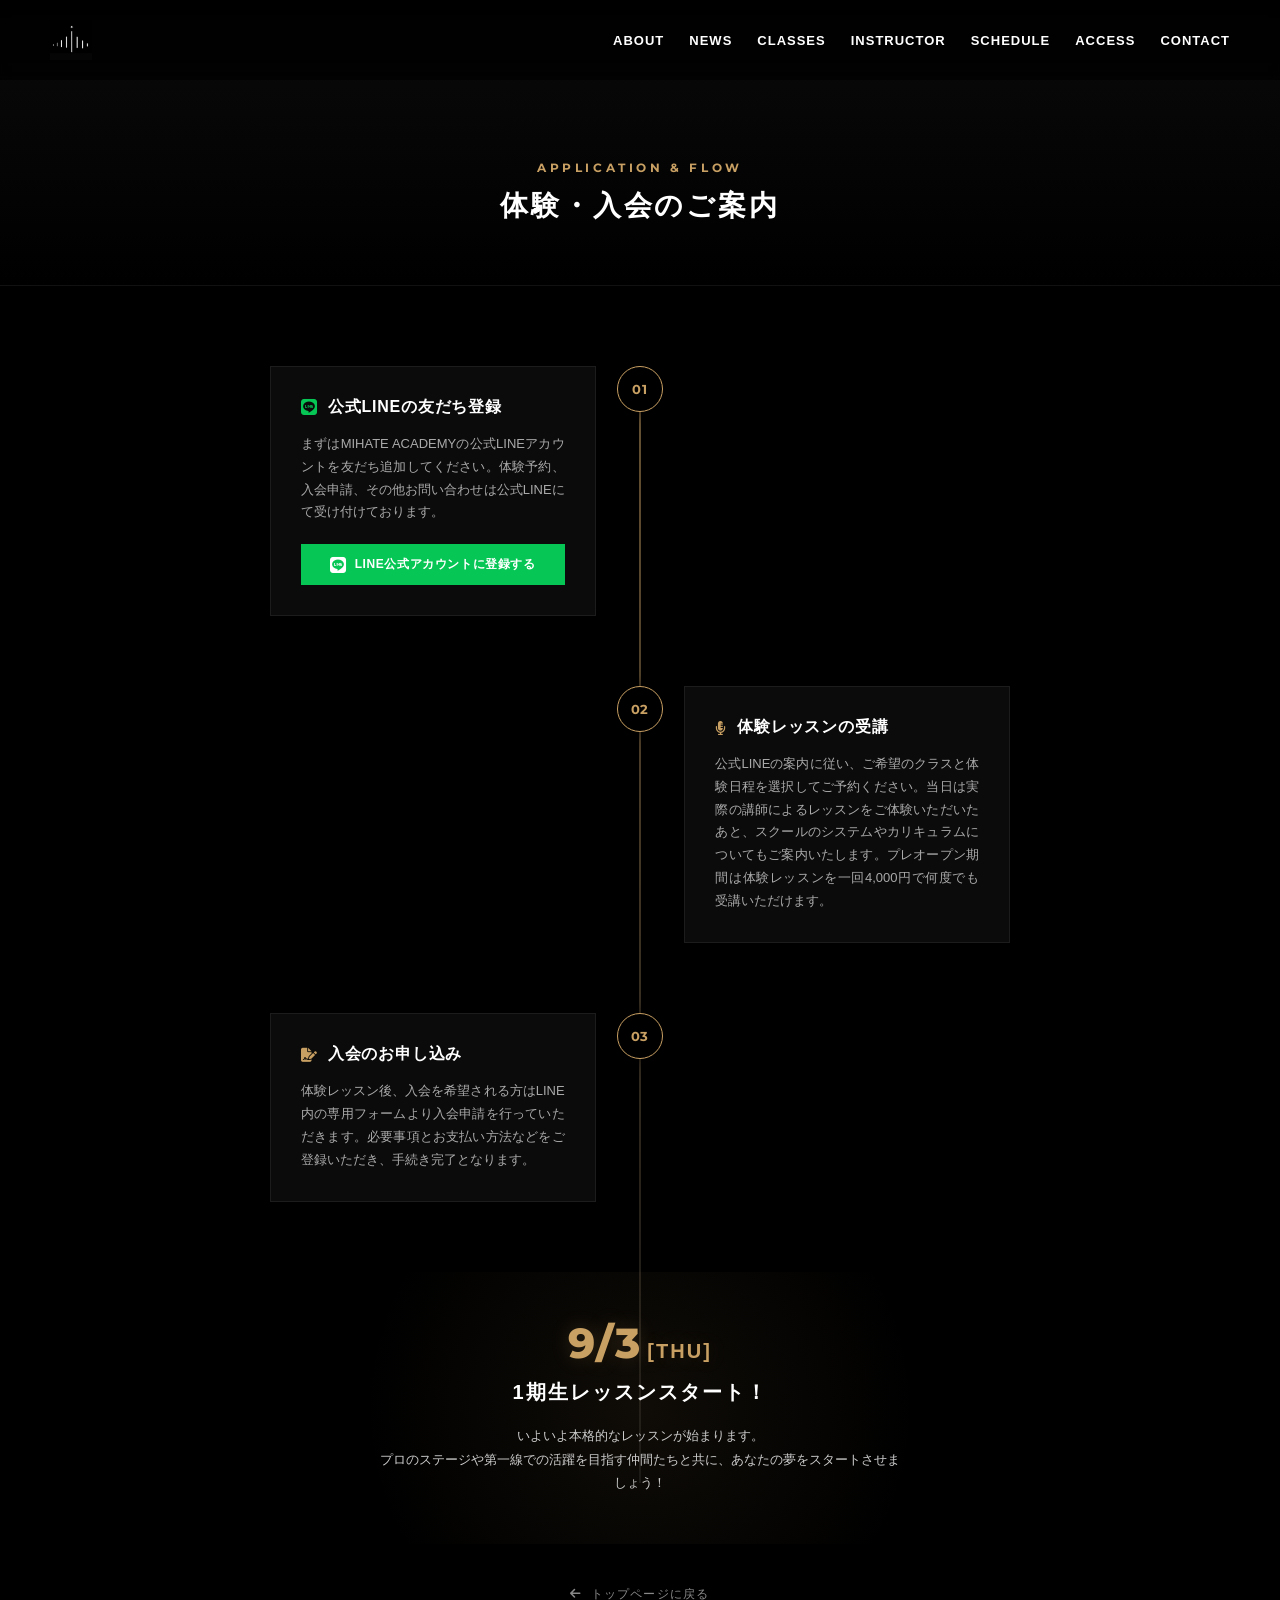
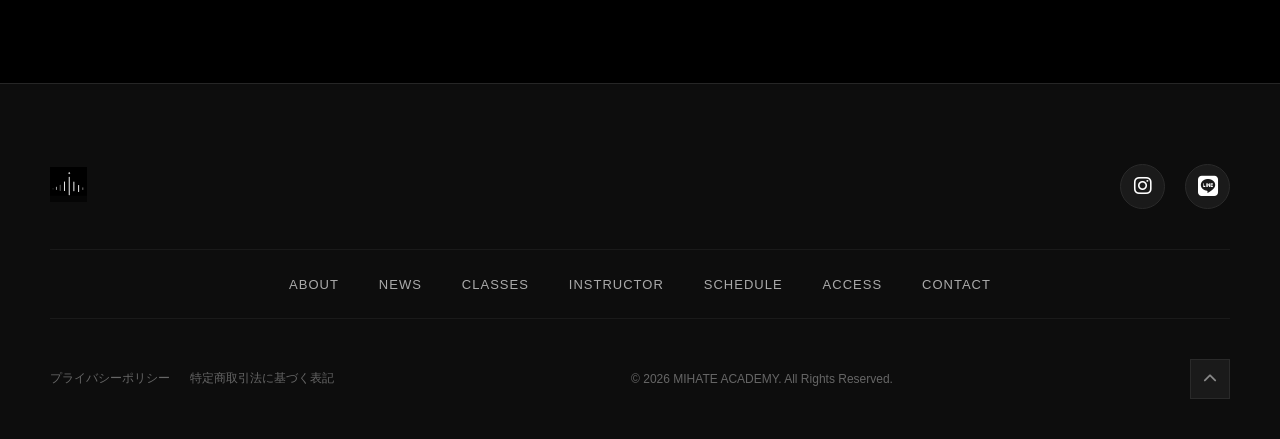
==== commit 3c9f4adb: "Add files via upload" ====
--- a/entry.html
+++ b/entry.html
@@ -87,21 +87,21 @@
                         入会のお申し込み
                     </h3>
                     <p class="step-text">
-                        体験レッスン後、入会を希望される方はLINE内の専用フォームより入会申請を行っていただきます。必要事項とお支払い方法などをご登録いただき、担当者からの返答をもって手続き完了となります。
+                        体験レッスン後、入会を希望される方はLINE内の専用フォームより入会申請を行っていただきます。必要事項とお支払い方法などをご登録いただき、手続き完了となります。
                     </p>
                 </div>
             </div>
 
             <div class="flow-goal">
-                <div class="goal-date">9 / 1 <span>[Tue]</span></div>
-                <h3 class="goal-title">一期生としてスクールスタート！</h3>
+                <div class="goal-date">9/3<span>[THU]</span></div>
+                <h3 class="goal-title">1期生レッスンスタート！</h3>
                 <p class="goal-text">
-                    いよいよ本格的なレッスンが始まります。プロのステージや第一線での活躍を目指す仲間たちと共に、最高の環境であなたの才能を爆発させましょう！
+                    いよいよ本格的なレッスンが始まります。<br>プロのステージや第一線での活躍を目指す仲間たちと共に、あなたの夢をスタートさせましょう！
                 </p>
             </div>
 
             <div class="back-to-home">
-                <a href="index.html" class="back-btn">
+                <a href="index.html#classes" class="back-btn">
                     <i class="fa-solid fa-arrow-left"></i> トップページに戻る
                 </a>
             </div>
--- a/style.css
+++ b/style.css
@@ -95,34 +95,180 @@
 }
 
 /* ヒーローセクション */
+/* ヒーローセクション（黒背景＆KV専用アニメーション） */
 .hero {
+    height: 100vh;
+    width: 100%;
     position: relative;
-    height: 100vh;
+    background-color: #000000;
+    display: flex;
+    justify-content: center;
+    align-items: flex-start; /* 中央ではなく、やや上寄りを基準にする */
+    text-align: center;
+    overflow: hidden;
+}
+
+.hero-content {
+    z-index: 10;
+    max-width: 800px;
+    padding: 0 20px;
+    margin-top: 22vh; /* 画面の上から22%の位置にコンテンツを配置（全体的に上へ詰める） */
     display: flex;
     flex-direction: column;
+    align-items: center;
+}
+
+/* KVロゴ画像用のラッパーとサイズ調整 */
+.kv-logo-wrap {
+    margin-bottom: 15px;
+}
+
+.kv-logo {
+    height: 85px;
+    width: auto;
+    object-fit: contain;
+}
+
+/* メインタイトルのフォントと装飾 */
+.kv-title {
+    font-size: 56px;
+    font-weight: 900;
+    letter-spacing: 0.15em;
+    color: #ffffff;
+    margin-bottom: 20px;
+    text-transform: uppercase;
+    line-height: 1.2;
+}
+
+/* 「プロを目指す〜」のリード文 */
+.hero-lead {
+    font-size: 12px;
+    color: #cccccc;
+    margin-bottom: 0;
+}
+
+/* エントリーボタンのラッパー */
+.hero-btn-wrap {
+    margin-top: 35px;
+}
+
+/* 【新設】ゴールドチックなプレミアムボタン */
+.btn-gold {
+    display: flex;
+    flex-direction: column;
+    align-items: center;
     justify-content: center;
-    align-items: center;
-    text-align: center;
-    background: linear-gradient(rgba(0, 0, 0, 0.4), rgba(0, 0, 0, 0.7)), 
-                url('img/kv_01.png') no-repeat center center/cover;
-}
-
-.hero-title {
-    font-size: 80px;
-    font-weight: 900;
-    line-height: 1.1;
-    letter-spacing: -2px;
+    background: linear-gradient(135deg, #d4af37 0%, #c9a063 50%, #b38f43 100%); /* 高級感あるリアルな金グラデーション */
+    color: #000000 !important; /* 文字色は黒にして視認性を確保 */
+    font-weight: 800;
+    padding: 15px 50px;
+    border: none;
+    border-radius: 4px;
+    box-shadow: 0 4px 20px rgba(201, 160, 99, 0.4);
+    transition: all 0.3s ease;
+    min-width: 340px;
+}
+
+.btn-gold:hover {
+    transform: translateY(-3px);
+    box-shadow: 0 8px 30px rgba(201, 160, 99, 0.6);
+    filter: brightness(1.1); /* マウスを乗せると少し輝く演出 */
+    opacity: 1 !important;
+}
+
+/* ボタン内の小さな補足文字（7/4〜プレオープン） */
+.btn-sub {
+    font-size: 11px;
+    letter-spacing: 2px;
     text-transform: uppercase;
-    margin-bottom: 20px;
-}
-
-.hero-subtitle {
+    margin-bottom: 4px;
+    opacity: 0.8;
+}
+
+/* ボタン内のメイン文字（体験受付中） */
+.btn-main {
     font-size: 18px;
+    letter-spacing: 1px;
+    display: flex;
+    align-items: center;
+    gap: 8px;
+}
+
+/* スクロールダウンの演出 */
+.scroll-down {
+    position: absolute;
+    bottom: 85px;
+    left: 50%;
+    transform: translateX(-50%);
+    z-index: 10;
+    display: flex;
+    flex-direction: column;
+    align-items: center;
+    gap: 10px;
+}
+
+.scroll-down span {
+    font-size: 10px;
     letter-spacing: 4px;
-    margin-bottom: 40px;
-    color: #cccccc;
-}
-
+    color: #888888;
+    text-indent: 4px;
+}
+
+.scroll-down .arrow {
+    width: 1px;
+    height: 55px;
+    background: linear-gradient(to bottom, #888888, transparent);
+    position: relative;
+    overflow: hidden;
+}
+
+.scroll-down .arrow::after {
+    content: '';
+    position: absolute;
+    top: 0;
+    left: 0;
+    width: 100%;
+    height: 100%;
+    background: #c9a063;
+    animation: scroll-line 2s infinite cubic-bezier(0.16, 1, 0.3, 1);
+}
+
+@keyframes scroll-line {
+    0% { transform: translateY(-100%); }
+    80%, 100% { transform: translateY(100%); }
+}
+
+/* スマホ用KVレスポンシブ微調整 */
+@media (max-width: 768px) {
+    .hero-content {
+        margin-top: 20vh;
+    }
+    .kv-logo {
+        height: 65px;
+    }
+    .kv-title {
+        font-size: 32px;
+        letter-spacing: 0.1em;
+        margin-bottom: 15px;
+    }
+    .hero-btn-wrap {
+        margin-top: 30px;
+    }
+    /* スマホ用にゴールドボタンのサイズと文字サイズを微調整 */
+    .btn-gold {
+        min-width: 290px;
+        padding: 12px 30px;
+    }
+    .btn-sub {
+        font-size: 10px;
+    }
+    .btn-main {
+        font-size: 15px;
+    }
+    .scroll-down {
+        bottom: 70px;
+    }
+}
 .btn {
     display: inline-block;
     padding: 15px 40px;
@@ -405,7 +551,7 @@
 .instructor-profile .name-ja {
     font-size: 36px;
     font-weight: 800;
-    margin-bottom: 5px;
+    margin-bottom: 30px;
     letter-spacing: 1px;
 }
 
@@ -1826,4 +1972,629 @@
         font-size: 17px;
         line-height: 1.4;
     }
-}+}
+
+/* ==========================================================================
+   ニュース個別ページ用追加スタイル (News Detail Page 改訂版)
+   ========================================================================== */
+/* メインエリア全体の縦位置調整（ヘッダー分の高さをしっかり確保） */
+.news-detail-section {
+    padding-top: 160px; /* 固定ヘッダーの下に綺麗に配置される余白 */
+    padding-bottom: 120px;
+    background-color: #000000;
+}
+
+.news-detail-container {
+    max-width: 840px;
+    margin: 0 auto;
+    padding: 0 20px;
+}
+
+/* 記事全体を包む高級感のあるダークグレーのカード */
+.news-article-card {
+    background-color: #0b0b0b;
+    border: 1px solid #1a1a1a;
+    padding: 50px 40px;
+}
+
+/* 記事ヘッダー */
+.article-header {
+    border-bottom: 1px solid #222222;
+    padding-bottom: 25px;
+    margin-bottom: 40px;
+}
+
+.article-meta {
+    display: flex;
+    align-items: center;
+    gap: 15px;
+    margin-bottom: 15px;
+}
+
+.article-date {
+    font-size: 14px;
+    color: #888888;
+    font-weight: 600;
+    letter-spacing: 0.05em;
+}
+
+.article-badge {
+    background-color: #222222;
+    font-size: 11px;
+    padding: 3px 10px;
+    font-weight: 700;
+    text-transform: uppercase;
+    letter-spacing: 0.05em;
+    color: #ffffff;
+}
+
+.article-title {
+    font-size: 26px;
+    font-weight: 800;
+    line-height: 1.4;
+    letter-spacing: 0.02em;
+    color: #ffffff;
+}
+
+/* 記事本文 */
+.article-body {
+    font-size: 15px;
+    line-height: 1.9;
+    color: #cccccc;
+}
+
+.article-body p {
+    margin-bottom: 25px;
+}
+
+.article-body strong {
+    color: #ffffff;
+    font-weight: 700;
+}
+
+/* 本文内の中見出し（スクールのアクセントゴールドを使用） */
+.article-body h2 {
+    font-size: 19px;
+    font-weight: 800;
+    color: #ffffff;
+    margin: 50px 0 20px;
+    padding-left: 15px;
+    border-left: 4px solid #c9a063;
+    letter-spacing: 0.05em;
+}
+
+/* 本文内のスケジュールなどのリスト */
+.article-body ul {
+    list-style: none;
+    padding-left: 0;
+    margin-bottom: 35px;
+    background-color: #121212;
+    border: 1px solid #222222;
+    padding: 20px 25px;
+}
+
+.article-body ul li {
+    position: relative;
+    padding-left: 20px;
+    margin-bottom: 12px;
+    font-size: 14px;
+}
+
+.article-body ul li:last-child {
+    margin-bottom: 0;
+}
+
+.article-body ul li::before {
+    content: "■";
+    position: absolute;
+    left: 0;
+    color: #c9a063;
+    font-size: 10px;
+    top: 1px;
+}
+
+/* 注目キャンペーンボックス */
+.highlight-box {
+    background: linear-gradient(135deg, #161616 0%, #0d0d0d 100%);
+    border: 1px solid #c9a063;
+    padding: 25px 30px;
+    margin: 35px 0;
+}
+
+.highlight-box h3 {
+    font-size: 15px;
+    font-weight: 700;
+    color: #c9a063;
+    margin-bottom: 10px;
+    letter-spacing: 0.05em;
+}
+
+.highlight-box p {
+    margin-bottom: 0;
+    font-size: 14px;
+    color: #dddddd;
+}
+
+/* 記事フッター */
+.article-footer {
+    margin-top: 60px;
+    border-top: 1px solid #222222;
+    padding-top: 40px;
+}
+
+.cta-action-wrap {
+    text-align: center;
+    margin-bottom: 40px;
+}
+
+.cta-action-wrap .btn {
+    background-color: transparent;
+    border-color: #ffffff;
+    min-width: 280px;
+}
+
+.cta-action-wrap .btn:hover {
+    background-color: #ffffff;
+    color: #000000;
+}
+
+/* NEWS一覧に戻るリンク */
+.back-to-home {
+    text-align: center;
+}
+
+.back-btn {
+    font-size: 12px;
+    color: #888888;
+    letter-spacing: 0.1em;
+    transition: color 0.3s;
+    display: inline-flex;
+    align-items: center;
+    gap: 8px;
+}
+
+.back-btn:hover {
+    color: #c9a063;
+    opacity: 1;
+}
+
+/* ==========================================================================
+   レスポンシブ対応
+   ========================================================================== */
+@media (max-width: 768px) {
+    .news-detail-section {
+        padding-top: 120px;
+        padding-bottom: 70px;
+    }
+    
+    .news-article-card {
+        padding: 30px 20px;
+    }
+    
+    .article-title {
+        font-size: 21px;
+    }
+    
+    .article-body h2 {
+        font-size: 17px;
+        margin: 40px 0 15px;
+    }
+}
+
+/* ==========================================================================
+   追加：インストラクター2名対応グリッド＆モーダル
+   ========================================================================== */
+
+/* 講師2名を横並びにするグリッド */
+.instructor-grid {
+    display: grid;
+    grid-template-columns: repeat(2, 1fr);
+    gap: 40px;
+    max-width: 1200px;
+    margin: 0 auto;
+}
+
+.instructor-card {
+    background-color: #111111;
+    border: 1px solid #222222;
+    transition: border-color 0.3s, transform 0.3s;
+    overflow: hidden;
+}
+
+.instructor-card:hover {
+    border-color: #c9a063;
+    transform: translateY(-5px);
+}
+
+.instructor-card-photo {
+    aspect-ratio: 3 / 4;
+    overflow: hidden;
+    background-color: #222222;
+}
+
+.instructor-card-photo img {
+    width: 100%;
+    height: 100%;
+    object-fit: cover;
+    transition: transform 0.5s;
+}
+
+.instructor-card:hover .instructor-card-photo img {
+    transform: scale(1.03);
+}
+
+.instructor-card-info {
+    padding: 25px;
+    position: relative;
+}
+
+.card-role {
+    font-size: 11px;
+    letter-spacing: 2px;
+    color: #888888;
+    font-weight: 700;
+    display: block;
+    margin-bottom: 5px;
+}
+
+.card-name-ja {
+    font-size: 24px;
+    font-weight: 800;
+    margin-bottom: 2px;
+    color: #ffffff;
+}
+
+.card-name-en {
+    font-size: 13px;
+    font-weight: 600;
+    color: #aaaaaa;
+    text-transform: uppercase;
+    margin-bottom: 20px;
+}
+
+.view-more-btn {
+    font-size: 12px;
+    font-weight: 700;
+    color: #c9a063;
+    letter-spacing: 1px;
+    display: inline-flex;
+    align-items: center;
+    gap: 5px;
+}
+
+/* インストラクター用モーダルの基本構造 */
+.ins-modal-overlay {
+    position: fixed;
+    top: 0;
+    left: 0;
+    width: 100%;
+    height: 100%;
+    background-color: rgba(0, 0, 0, 0.85);
+    backdrop-filter: blur(8px);
+    z-index: 1000;
+    display: flex;
+    justify-content: center;
+    align-items: center;
+    opacity: 0;
+    pointer-events: none;
+    transition: opacity 0.4s ease;
+    padding: 20px;
+}
+
+.ins-modal-overlay.is-active {
+    opacity: 1;
+    pointer-events: auto;
+}
+
+.ins-modal-window {
+    background-color: #0d0d0d;
+    border: 1px solid #222222;
+    max-width: 1000px;
+    width: 100%;
+    max-height: 90vh;
+    overflow-y: auto;
+    position: relative;
+    box-shadow: 0 20px 50px rgba(0, 0, 0, 0.8);
+    transform: translateY(30px);
+    transition: transform 0.4s cubic-bezier(0.16, 1, 0.3, 1);
+}
+
+.ins-modal-overlay.is-active .ins-modal-window {
+    transform: translateY(0);
+}
+
+.ins-modal-content {
+    padding: 60px 50px;
+}
+
+/* モーダルの閉じるボタン */
+.ins-modal-close {
+    position: fixed; /* 画面に対して固定 */
+    top: 20px;       /* 画面上部からの距離 */
+    right: 20px;     /* 画面右側からの距離 */
+    z-index: 1010;   /* モーダルウインドウより手前に表示されるよう高い数値を指定 */
+    
+    /* 以下、見た目の装飾（必要に応じて調整してください） */
+    background: rgba(0, 0, 0, 0.5); /* 背景を少し暗くして視認性を上げる */
+    color: #fff;
+    border: none;
+    width: 44px;
+    height: 44px;
+    border-radius: 50%;
+    cursor: pointer;
+    display: flex;
+    align-items: center;
+    justify-content: center;
+    font-size: 20px;
+    transition: background 0.3s;
+}
+
+.ins-modal-close:hover {
+    background: rgba(0, 0, 0, 0.8);
+}
+
+/* スマホ・タブレット用レスポンシブ調整 */
+@media (max-width: 768px) {
+    /* スマホでも2列横並びを維持、隙間を少し狭く */
+    .instructor-grid {
+        grid-template-columns: repeat(2, 1fr);
+        gap: 12px;
+        padding: 0 10px;
+    }
+    
+    /* スマホ用にカード内のテキストサイズやパディングを小さく調整 */
+    .instructor-card-info {
+        padding: 12px 10px;
+    }
+    
+    .card-role {
+        font-size: 8px;
+        letter-spacing: 0.5px;
+        margin-bottom: 2px;
+        white-space: nowrap;
+        overflow: hidden;
+        text-overflow: ellipsis; /* はみ出る場合は「...」にする */
+    }
+    
+    .card-name-ja {
+        font-size: 16px;
+        margin-bottom: 0;
+    }
+    
+    .card-name-en {
+        font-size: 10px;
+        margin-bottom: 10px;
+    }
+    
+    /* スマホではプラスアイコンのみにしてスッキリさせる */
+    .view-more-btn {
+        font-size: 10px;
+        gap: 3px;
+    }
+    
+    /* モーダルの中身（詳細）はスマホで見やすいように縦並びのままにします */
+    .ins-modal-content {
+        padding: 40px 20px;
+    }
+    
+    .ins-modal-content .instructor-detail-container {
+        grid-template-columns: 1fr;
+        gap: 30px;
+    }
+    
+    .ins-modal-content .instructor-photo {
+        max-width: 260px;
+        margin: 0 auto;
+    }
+}
+
+/* さらに画面が小さいスマホ（横幅360px以下など）向けの微調整 */
+@media (max-width: 360px) {
+    .card-name-ja {
+        font-size: 14px;
+    }
+    .card-name-en {
+        font-size: 9px;
+    }
+}
+
+/* ==========================================================================
+   追加：KV（キービジュアル）専用のプレミアム・フェードインアニメーション
+   ========================================================================== */
+
+/* ページ読み込み時に最初から起動させるクラス */
+.animate-fade-in-up {
+    opacity: 0;
+    transform: translateY(25px);
+    animation: kvFadeInUp 1.6s cubic-bezier(0.16, 1, 0.3, 1) forwards;
+}
+
+/* ロゴが最初（0秒後）、テキストが少し遅れて（0.4秒後）発火するように時間差を設定 */
+.delay-text {
+    animation-delay: 0.4s;
+}
+
+/* サブテキストやボタンもスクロールを待たずにKV演出として滑らかに出現 */
+.hero-content .delay-3 {
+    animation: kvFadeInUp 1.6s cubic-bezier(0.16, 1, 0.3, 1) forwards;
+    animation-delay: 0.8s;
+    opacity: 0;
+}
+
+.hero-content .delay-4 {
+    animation: kvFadeInUp 1.6s cubic-bezier(0.16, 1, 0.3, 1) forwards;
+    animation-delay: 1.1s;
+    opacity: 0;
+}
+
+/* ふわっと浮かび上がりながらクッキリ見せるイージングアニメーション */
+@keyframes kvFadeInUp {
+    0% {
+        opacity: 0;
+        transform: translateY(25px);
+        filter: blur(4px); /* 映画のオープニングのようなボカシからの出現演出 */
+    }
+    100% {
+        opacity: 1;
+        transform: translateY(0);
+        filter: blur(0);
+    }
+}
+
+/* ==========================================================================
+   【枠なし・極上モダン】上下ゴールドラインの洗練された告知ディスプレイ（調整版）
+   ========================================================================== */
+
+/* 告知全体のコンテナ：四角いボタン感を完全に排除 */
+.hero-content .announcement-display,
+.hero .hero-content .announcement-display {
+    display: flex;
+    flex-direction: column;
+    align-items: center;
+    justify-content: center;
+    padding: 25px 0 !important; /* 上下の線の間の空気感を少し広げました */
+    min-width: 320px;
+    background: none !important;
+    border: none !important;
+    box-shadow: none !important;
+    position: relative;
+    cursor: default !important;
+    opacity: 1 !important;
+}
+
+/* 【ココを調整！】上下の極細ゴールドラインの長さを拡張 */
+.hero-content .announcement-display::before,
+.hero-content .announcement-display::after {
+    content: '';
+    position: absolute;
+    left: 50%;
+    transform: translateX(-50%);
+    width: 280px; /* 【変更】180pxから280pxに伸ばし、よりワイドでスタイリッシュに！ */
+    height: 1px;  /* 繊細なヘアライン */
+    background: linear-gradient(90deg, transparent, #c9a063, transparent); /* 中央が光るゴールドグラデーション */
+}
+
+.hero-content .announcement-display::before {
+    top: 0;
+}
+
+.hero-content .announcement-display::after {
+    bottom: 0;
+}
+
+/* 上段のテキスト：「7/4〜 プレオープン」 */
+.hero-content .announcement-display .announce-sub {
+    color: #c9a063 !important;
+    font-size: 13px !important;
+    font-weight: 700 !important;
+    letter-spacing: 4px !important;
+    margin-bottom: 8px !important;
+    text-transform: uppercase;
+    text-indent: 4px;
+}
+
+/* 下段のテキスト：「無料体験レッスン受付中」 */
+.hero-content .announcement-display .announce-main {
+    color: #ffffff !important;
+    font-size: 20px !important;
+    font-weight: 800 !important;
+    letter-spacing: 2px !important;
+}
+
+/* ホバー時の挙動（変化なしをキープ） */
+.hero-content .announcement-display:hover,
+.hero .hero-content .announcement-display:hover {
+    background: none !important;
+    transform: none !important;
+    opacity: 1 !important;
+}
+
+/* --------------------------------------------------------------------------
+   スマホ表示（レスポンシブ）での最適化
+   -------------------------------------------------------------------------- */
+@media (max-width: 768px) {
+    .hero-content .announcement-display::before,
+    .hero-content .announcement-display::after {
+        width: 220px; /* スマホ画面でも窮屈にならない最適な長さに調整 */
+    }
+    .hero-content .announcement-display .announce-sub {
+        font-size: 11px !important;
+        letter-spacing: 3px !important;
+        margin-bottom: 6px !important;
+    }
+    .hero-content .announcement-display .announce-main {
+        font-size: 16px !important;
+        letter-spacing: 1px !important;
+    }
+}
+
+/* 【ココを調整！】KVの最後にフワッと出てくる位置の指定＆リード文との間の余白を設定 */
+.hero-content .hero-btn-wrap.reveal-fade-up.delay-4 {
+    margin-top: 45px; /* 【変更】35pxから45pxに広げ、上の文章との間に美しいマージンを確保 */
+    animation: kvFadeInUp 1.6s cubic-bezier(0.16, 1, 0.3, 1) forwards;
+    animation-delay: 1.1s;
+    opacity: 0;
+}
+
+/* ==========================================================================
+   【追加】ラグジュアリーな公式LINE体験予約ボタン（余白微調整版）
+   ========================================================================== */
+
+/* LINEボタン本体のデザイン */
+.hero-content .btn-line-reserve,
+.hero .hero-content .btn-line-reserve {
+    display: inline-flex;
+    align-items: center;
+    justify-content: center;
+    gap: 10px;
+    background: linear-gradient(135deg, #06c755 0%, #05a848 100%) !important;
+    color: #ffffff !important;
+    font-size: 16px !important;
+    font-weight: 800 !important;
+    letter-spacing: 1px !important;
+    padding: 16px 35px !important;
+    border-radius: 50px !important;
+    
+    /* 【ココを調整！】ゴールドライン告知との間の余白を30pxから42pxへ拡大 */
+    margin-top: 42px !important; 
+    
+    min-width: 320px;
+    box-shadow: 0 4px 15px rgba(6, 199, 85, 0.3);
+    transition: all 0.3s cubic-bezier(0.16, 1, 0.3, 1) !important;
+    opacity: 1 !important;
+    cursor: pointer !important;
+}
+
+/* LINEアイコンのサイズアップ */
+.hero-content .btn-line-reserve i {
+    font-size: 22px !important;
+    color: #ffffff !important;
+}
+
+/* LINEボタンのホバー演出 */
+.hero-content .btn-line-reserve:hover,
+.hero .hero-content .btn-line-reserve:hover {
+    transform: translateY(-3px) !important;
+    box-shadow: 0 8px 25px rgba(6, 199, 85, 0.5) !important;
+    filter: brightness(1.08);
+    opacity: 1 !important;
+}
+
+/* --------------------------------------------------------------------------
+   スマホ表示（レスポンシブ）での最適化
+   -------------------------------------------------------------------------- */
+@media (max-width: 768px) {
+    .hero-content .btn-line-reserve,
+    .hero .hero-content .btn-line-reserve {
+        min-width: 280px;
+        padding: 13px 25px !important;
+        font-size: 14px !important;
+        
+        /* 【ココを調整！】スマホ画面でも窮屈にならないよう25pxから32pxへ拡大 */
+        margin-top: 32px !important;
+    }
+    .hero-content .btn-line-reserve i {
+        font-size: 19px !important;
+    }
+}
+
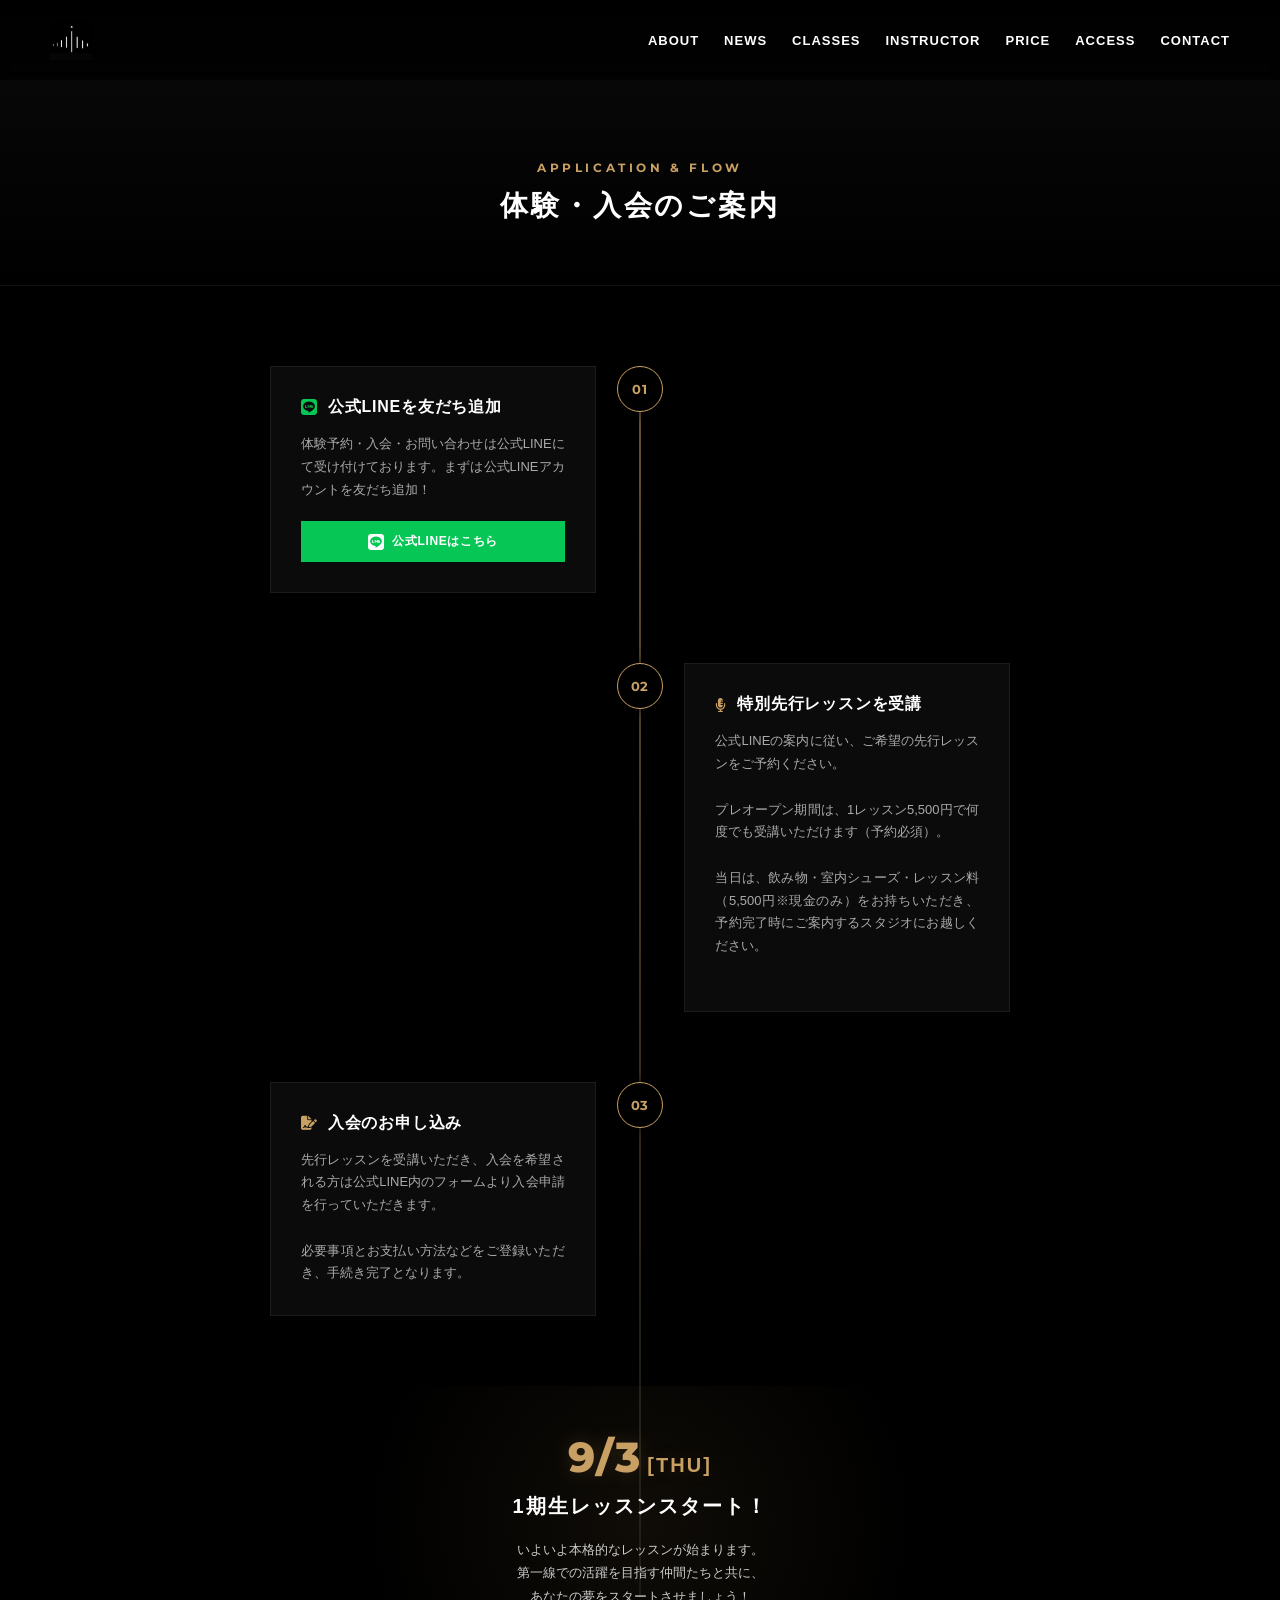
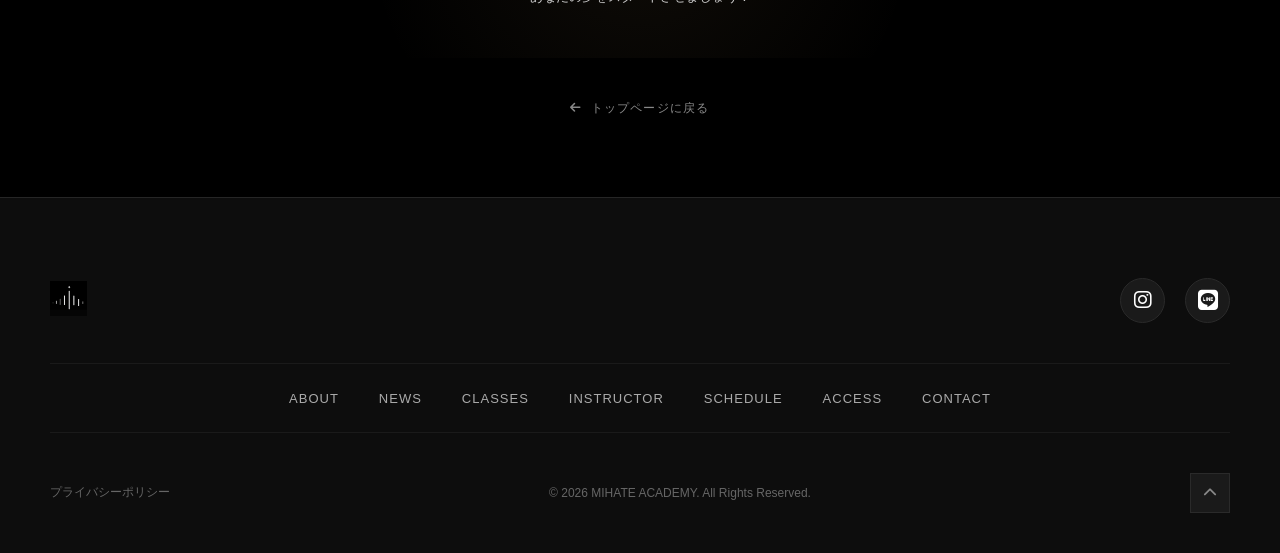
==== commit 0b88f5c3: "Add files via upload" ====
--- a/entry.html
+++ b/entry.html
@@ -27,13 +27,14 @@
 
         <nav id="js-nav">
             <ul>
-                <li><a href="#about">About</a></li>
-                <li><a href="#news">News</a></li>
-                <li><a href="#classes">Classes</a></li>
-                <li><a href="#instructors">Instructor</a></li>
-                <li><a href="#schedule">Schedule</a></li>
-                <li><a href="#access">Access</a></li>
-                <li><a href="#contact">Contact</a></li>
+                <li><a href="../index.html#about">About</a></li>
+                <li><a href="../index.html#news">News</a></li>
+                <li><a href="../index.html#classes">Classes</a></li>
+                <li><a href="../index.html#instructors">Instructor</a></li>
+                <li><a href="../index.html#price">Price</a></li>
+                <!-- <li><a href="#schedule">Schedule</a></li> -->
+                <li><a href="../index.html#access">Access</a></li>
+                <li><a href="../index.html#contact">Contact</a></li>
             </ul>
         </nav>
     </header>
@@ -53,14 +54,14 @@
                 <div class="flow-content">
                     <h3 class="step-title">
                         <span class="step-icon-line"><i class="fa-brands fa-line"></i></span>
-                        公式LINEの友だち登録
+                        公式LINEを友だち追加
                     </h3>
                     <p class="step-text">
-                        まずはMIHATE ACADEMYの公式LINEアカウントを友だち追加してください。体験予約、入会申請、その他お問い合わせは公式LINEにて受け付けております。
+                        体験予約・入会・お問い合わせは公式LINEにて受け付けております。まずは公式LINEアカウントを友だち追加！
                     </p>
                     <div class="line-btn-wrap">
                         <a href="https://lin.ee/r76kFHC" target="_blank" class="line-direct-btn">
-                            <i class="fa-brands fa-line"></i> LINE公式アカウントに登録する
+                            <i class="fa-brands fa-line"></i> 公式LINEはこちら
                         </a>
                     </div>
                 </div>
@@ -71,10 +72,12 @@
                 <div class="flow-content">
                     <h3 class="step-title">
                         <span class="step-icon"><i class="fa-solid fa-microphone-lines"></i></span>
-                        体験レッスンの受講
+                        特別先行レッスンを受講
                     </h3>
                     <p class="step-text">
-                        公式LINEの案内に従い、ご希望のクラスと体験日程を選択してご予約ください。当日は実際の講師によるレッスンをご体験いただいたあと、スクールのシステムやカリキュラムについてもご案内いたします。プレオープン期間は体験レッスンを一回4,000円で何度でも受講いただけます。
+                        公式LINEの案内に従い、ご希望の先行レッスンをご予約ください。<br><br>プレオープン期間は、1レッスン5,500円で何度でも受講いただけます（予約必須）。<br><br>
+                        
+                        当日は、飲み物・室内シューズ・レッスン料（5,500円※現金のみ）をお持ちいただき、予約完了時にご案内するスタジオにお越しください。<br><br>
                     </p>
                 </div>
             </div>
@@ -87,7 +90,7 @@
                         入会のお申し込み
                     </h3>
                     <p class="step-text">
-                        体験レッスン後、入会を希望される方はLINE内の専用フォームより入会申請を行っていただきます。必要事項とお支払い方法などをご登録いただき、手続き完了となります。
+                        先行レッスンを受講いただき、入会を希望される方は公式LINE内のフォームより入会申請を行っていただきます。<br><br>必要事項とお支払い方法などをご登録いただき、手続き完了となります。
                     </p>
                 </div>
             </div>
@@ -96,12 +99,12 @@
                 <div class="goal-date">9/3<span>[THU]</span></div>
                 <h3 class="goal-title">1期生レッスンスタート！</h3>
                 <p class="goal-text">
-                    いよいよ本格的なレッスンが始まります。<br>プロのステージや第一線での活躍を目指す仲間たちと共に、あなたの夢をスタートさせましょう！
+                    いよいよ本格的なレッスンが始まります。<br>第一線での活躍を目指す仲間たちと共に、<br>あなたの夢をスタートさせましょう！
                 </p>
             </div>
 
             <div class="back-to-home">
-                <a href="index.html#classes" class="back-btn">
+                <a href="../index.html#classes" class="back-btn">
                     <i class="fa-solid fa-arrow-left"></i> トップページに戻る
                 </a>
             </div>
@@ -124,23 +127,22 @@
                     </a>
                 </div>
             </div>
-
             <nav class="footer-nav">
                 <ul>
-                    <li><a href="#about">About</a></li>
-                    <li><a href="#news">News</a></li>
-                    <li><a href="#classes">Classes</a></li>
-                    <li><a href="#instructors">Instructor</a></li>
-                    <li><a href="#schedule">Schedule</a></li>
-                    <li><a href="#access">Access</a></li>
-                    <li><a href="#contact">Contact</a></li>
+                    <li><a href="../index.html#about">About</a></li>
+                    <li><a href="../index.html#news">News</a></li>
+                    <li><a href="../index.html#classes">Classes</a></li>
+                    <li><a href="../index.html#instructors">Instructor</a></li>
+                    <li><a href="../index.html#schedule">Schedule</a></li>
+                    <li><a href="../index.html#access">Access</a></li>
+                    <li><a href="../index.html#contact">Contact</a></li>
                 </ul>
             </nav>
 
             <div class="footer-bottom">
                 <div class="footer-sub-links">
                     <a href="privacy.html">プライバシーポリシー</a>
-                    <a href="legal.html">特定商取引法に基づく表記</a>
+                    <!-- <a href="legal.html">特定商取引法に基づく表記</a> -->
                 </div>
                 <p class="copyright">© 2026 MIHATE ACADEMY. All Rights Reserved.</p>
                 <a href="#" class="pagetop-btn" aria-label="ページトップへ戻る">
--- a/style.css
+++ b/style.css
@@ -145,6 +145,10 @@
     font-size: 12px;
     color: #cccccc;
     margin-bottom: 0;
+    letter-spacing: 0.3em;
+    line-height: 1.6;
+    margin-top: 20px;
+    font-family: "BIZ UDPMincho", "Hiragino Mincho ProN", "MS Mincho", serif;
 }
 
 /* エントリーボタンのラッパー */
@@ -197,7 +201,7 @@
 /* スクロールダウンの演出 */
 .scroll-down {
     position: absolute;
-    bottom: 85px;
+    bottom: 15px; /* 下からの距離を縮めて、LINEボタンの下（地面スレスレ）に配置します */
     left: 50%;
     transform: translateX(-50%);
     z-index: 10;
@@ -455,7 +459,9 @@
     color: #dddddd;
 }
 
-/* クラス紹介グリッド (PC版: 3カラム横並び) */
+/* ==========================================================================
+   クラス紹介グリッド ( style.css 445行目付近〜 )
+   ========================================================================== */
 .grid-container {
     display: grid;
     grid-template-columns: repeat(3, 1fr);
@@ -475,10 +481,12 @@
     transition: border-color 0.3s;
 }
 
+/* ホバー時に枠線を白にする（既存スタイル） */
 .grid-item:hover {
     border-color: #ffffff;
 }
 
+/* --- 背景画像の設定 --- */
 .grid-item-img {
     position: absolute;
     top: 0;
@@ -491,14 +499,22 @@
     transition: transform 0.5s, opacity 0.5s;
 }
 
+/* ホバー時に画像を拡大・明るくする（既存スタイル） */
 .grid-item:hover .grid-item-img {
     transform: scale(1.05);
     opacity: 0.7;
 }
 
+/* --- コンテンツエリアの設定 --- */
 .grid-item-content {
     position: relative;
     z-index: 2;
+    /* 矢印を絶対配置するための基準にする */
+    width: 100%;
+    height: 100%;
+    display: flex;
+    flex-direction: column;
+    justify-content: flex-end;
 }
 
 .grid-item-tag {
@@ -510,11 +526,71 @@
     font-weight: 700;
     display: inline-block;
     margin-bottom: 10px;
+    align-self: flex-start; /* タグ自体の幅に縮める */
 }
 
 .grid-item-title {
     font-size: 22px;
     font-weight: 700;
+    line-height: 1.3;
+    padding-right: 40px; /* 矢印と重ならないように右側に余白を作る */
+}
+
+/* ==========================================================================
+   【新規追加】画像右下の矢印アイコン
+   ========================================================================== */
+.grid-item-arrow {
+    position: absolute;
+    right: 0;
+    bottom: 0;
+    width: 36px;
+    height: 36px;
+    background-color: rgba(255, 255, 255, 0.9); /* 全クラス共通：通常時は少し透明な白 */
+    color: #000000; /* アイコン色は黒 */
+    border-radius: 50%; /* 正円にする */
+    display: flex;
+    justify-content: center;
+    align-items: center;
+    font-size: 16px;
+    transition: background-color 0.3s, transform 0.3s;
+    box-shadow: 0 4px 10px rgba(0, 0, 0, 0.3); /* 軽い影 */
+}
+
+/* --- ホバー時のアニメーション --- */
+
+.grid-item:hover .grid-item-arrow {
+    background-color: #c9a063; /* ホバーした時にゴールドになります */
+    color: #000000;
+    transform: scale(1.1);
+}
+/* 2. 矢印の中のアイコン（iタグ）を右に動かす */
+.grid-item:hover .grid-item-arrow i {
+    animation: arrowSlide 0.6s ease-in-out infinite;
+}
+
+/* 矢印が右にスライドするキーフレームアニメーション定義 */
+@keyframes arrowSlide {
+    0% { transform: translateX(0); }
+    50% { transform: translateX(4px); }
+    100% { transform: translateX(0); }
+}
+
+/* --------------------------------------------------------------------------
+   スマホ表示（レスポンシブ）での調整（ style.css 768px以下のメディアクエリ内 ）
+   --------------------------------========================================== */
+@media (max-width: 768px) {
+.grid-item-arrow {
+        width: 30px;
+        height: 30px;
+        font-size: 14px;
+        right: -5px;
+        bottom: -5px;
+    }
+    
+    .grid-item-title {
+        font-size: 18px;
+        padding-right: 30px;
+    }
 }
 
 /* 講師詳細セクション */
@@ -636,7 +712,226 @@
     font-weight: 600;
     color: #ffffff;
 }
-
+/* ==========================================================================
+   Studio About - 7つの強み (スクロール発火・時計回りアニメーション仕様)
+   ========================================================================== */
+
+/* 全体を綺麗に収めるコンテナ */
+.about-container {
+    display: grid;
+    grid-template-columns: 1fr 1.2fr; /* 左: 文章 / 右: 強みサークル */
+    gap: 50px;
+    align-items: center;
+    max-width: 1200px;
+    margin: 0 auto;
+    padding: 0 20px;
+}
+
+/* --- 【ベース】ゴールドの円形エリア --- */
+.about-features-grid {
+    position: relative;
+    width: 460px; 
+    height: 460px;
+    margin: 40px auto !important;
+    display: block !important; 
+}
+
+/* 中央のゴールドの細い真円 */
+.about-features-grid::before {
+    content: '';
+    position: absolute;
+    top: 50%;
+    left: 50%;
+    transform: translate(-50%, -50%) scale(0.8);
+    width: 260px; 
+    height: 260px;
+    border: 1px solid rgba(201, 160, 99, 0.35);
+    border-radius: 50%;
+    box-shadow: 0 0 25px rgba(201, 160, 99, 0.08);
+    z-index: 1;
+    pointer-events: none;
+    opacity: 0;
+}
+
+/* 💡 スクロールして画面に入ったら、中央のリングがじわっと広がる */
+.about-features-grid.is-animated::before {
+    animation: circleScaleIn 1.2s cubic-bezier(0.25, 1, 0.5, 1) forwards;
+}
+
+/* 強みカード共通：円周上に浮かぶ縦長チップデザイン */
+.feature-card {
+    position: absolute !important;
+    background: rgba(0, 0, 0, 0.82) !important;
+    border: 1px solid rgba(255, 255, 255, 0.12) !important;
+    padding: 12px 10px !important; 
+    border-radius: 14px !important;
+    display: flex !important;
+    flex-direction: column !important; 
+    align-items: center !important; 
+    justify-content: center !important;
+    gap: 6px !important; 
+    width: 110px !important; 
+    height: auto !important;
+    min-height: 0 !important;
+    z-index: 2;
+    cursor: default;
+    
+    /* 💡 初期状態は非表示（下から湧き上がる前の位置） */
+    opacity: 0;
+    transform: translate(-50%, -30%) scale(0.85);
+    transition: border-color 0.4s ease, background 0.4s ease, box-shadow 0.4s ease !important;
+}
+
+/* 💡 スクロールして画面に入ったら（クラスがついたら）、初めてアニメーションを開始 */
+.about-features-grid.is-animated .feature-card {
+    animation: floatingReveal 0.8s cubic-bezier(0.34, 1.56, 0.64, 1) forwards;
+}
+
+/* ホバーした時にゴールドに光って少し浮き上がる演出 */
+.about-features-grid.is-animated .feature-card:hover {
+    border-color: rgba(201, 160, 99, 0.8) !important;
+    background: rgba(201, 160, 99, 0.15) !important;
+    box-shadow: 0 0 15px rgba(201, 160, 99, 0.3);
+    margin-top: -5px !important;
+}
+
+/* 【配置 ＆ ⏰時計回り時間差（Delay）の指定】 */
+.feature-card:nth-child(1) { top: 7%;  left: 50%; animation-delay: 0.2s; }  /* 1. 真上 */
+.feature-card:nth-child(2) { top: 22%; left: 85%; animation-delay: 0.4s; }  /* 2. 右上 */
+.feature-card:nth-child(3) { top: 58%; left: 93%; animation-delay: 0.6s; }  /* 3. 右下 */
+.feature-card:nth-child(4) { top: 91%; left: 72%; animation-delay: 0.8s; }  /* 4. 真下右 */
+.feature-card:nth-child(5) { top: 91%; left: 28%; animation-delay: 1.0s; }  /* 5. 真下左 */
+.feature-card:nth-child(6) { top: 58%; left: 7%;  animation-delay: 1.2s; }  /* 6. 左下 */
+.feature-card:nth-child(7) { top: 22%; left: 15%; animation-delay: 1.4s; }  /* 7. 左上 */
+
+/* 内パーツ微調整 */
+.feature-icon-wrap {
+    display: flex !important;
+    align-items: center !important;
+    justify-content: center !important;
+    margin-bottom: 0 !important;
+    flex-shrink: 0;
+}
+.feature-icon-wrap i {
+    font-size: 16px !important; 
+    color: #c9a063 !important;
+}
+.feature-number {
+    display: none !important; 
+}
+.feature-card h4 {
+    font-size: 13px !important; 
+    font-weight: 600 !important;
+    color: #ffffff !important;
+    margin: 0 !important;
+    letter-spacing: 0.5px !important;
+    line-height: 1.4 !important;
+    white-space: normal !important;
+    text-align: center !important; 
+}
+.feature-card p {
+    display: none !important;
+}
+
+/* ==========================================================================
+   アニメーション用のキーフレーム（演出の心臓部）
+   ========================================================================== */
+@keyframes circleScaleIn {
+    0% {
+        opacity: 0;
+        transform: translate(-50%, -50%) scale(0.8);
+    }
+    100% {
+        opacity: 1;
+        transform: translate(-50%, -50%) scale(1);
+    }
+}
+
+@keyframes floatingReveal {
+    0% {
+        opacity: 0;
+        transform: translate(-50%, -30%) scale(0.85);
+    }
+    70% {
+        transform: translate(-50%, -52%) scale(1.02);
+    }
+    100% {
+        opacity: 1;
+        transform: translate(-50%, -50%) scale(1);
+    }
+}
+
+/* --------------------------------------------------------------------------
+   レスポンシブ（タブレット・スマホ対応）
+   -------------------------------------------------------------------------- */
+@media (max-width: 992px) {
+    .about-container {
+        grid-template-columns: 1fr;
+        gap: 40px;
+    }
+    .about-features-grid {
+        margin: 30px auto !important;
+    }
+}
+
+/* スマートフォン表示（画面幅767px以下） */
+@media screen and (max-width: 767px) {
+    .about-features-grid {
+        width: 380px !important;
+        height: 380px !important;
+        margin: 20px auto !important;
+    }
+
+    .about-features-grid::before {
+        display: block !important;
+        width: 200px !important;
+        height: 200px !important;
+    }
+
+    .feature-card {
+        padding: 10px 8px !important;
+        gap: 4px !important;
+        width: 110px !important; 
+        border-radius: 12px !important;
+    }
+
+    .feature-card:nth-child(1) { top: 6%;  left: 50%; }
+    .feature-card:nth-child(2) { top: 22%; left: 85%; }
+    .feature-card:nth-child(3) { top: 58%; left: 92%; }
+    .feature-card:nth-child(4) { top: 92%; left: 71%; }
+    .feature-card:nth-child(5) { top: 92%; left: 29%; }
+    .feature-card:nth-child(6) { top: 58%; left: 8%;  }
+    .feature-card:nth-child(7) { top: 22%; left: 15%; }
+
+    .feature-icon-wrap i {
+        font-size: 14px !important; 
+    }
+    
+    .feature-card h4 {
+        font-size: 11px !important; 
+        line-height: 1.4 !important;
+        letter-spacing: 0px !important;
+    }
+}
+
+/* 超小型スマホ（iPhone SEなど横幅が360px未満） */
+@media screen and (max-width: 360px) {
+    .about-features-grid {
+        width: 320px !important;
+        height: 320px !important;
+    }
+    .about-features-grid::before {
+        width: 160px !important;
+        height: 160px !important;
+    }
+    .feature-card {
+        width: 92px !important; 
+        padding: 8px 4px !important;
+    }
+    .feature-card h4 {
+        font-size: 10px !important;
+    }
+}
 /* ==========================================================================
    スタジオアクセスセクション（最寄り駅特化版）
    ========================================================================== */
@@ -729,11 +1024,15 @@
     }
 }
 
-/* コンタクト・SNSセクション */
+/* --- ご提示いただいたCSS（一部追記） --- */
+
 .contact-container {
-    display: grid;
-    grid-template-columns: 1fr 1fr;
-    gap: 50px;
+    /* display: grid; は1カラムにするため解除します */
+    display: block; 
+    
+    /* 横に広がりすぎないように最大幅を設定し、中央寄せにします */
+    max-width: 600px; 
+    margin: 0 auto;
 }
 
 .contact-box {
@@ -743,12 +1042,16 @@
     display: flex;
     flex-direction: column;
     justify-content: space-between;
+    
+    /* スマホなどで画面端にピタッとくっつかないように調整 */
+    width: 100%; 
 }
 
 .contact-box h3 {
     font-size: 24px;
     margin-bottom: 15px;
     font-weight: 700;
+    text-align: center; 
 }
 
 .contact-box p {
@@ -756,6 +1059,7 @@
     font-size: 14px;
     line-height: 1.6;
     margin-bottom: 30px;
+    text-align: center;
 }
 
 .cta-buttons {
@@ -768,11 +1072,15 @@
     display: block;
     text-align: center;
     width: 100%;
+    padding: 15px 20px;
+    border-radius: 4px;
+    font-weight: bold;
+    transition: all 0.3s;
 }
 
 .btn-line {
     background-color: #06C755;
-    border-color: #06C755;
+    border: 1px solid #06C755; 
     color: #ffffff;
 }
 
@@ -997,54 +1305,47 @@
     position: relative;
 }
 
+/* ==========================================
+   ▼ 6/9, 7/9（active）のスタイル
+========================================== */
 .timeline-step.active {
     border-color: #c9a063;
     background: rgba(201, 160, 99, 0.05);
 }
 
-.step-date {
+/* 【変更】6/9, 7/9 の日付：すっきりしたゴールド文字に */
+.timeline-step.active .step-date {
     font-size: 18px;
     font-weight: 800;
     color: #c9a063;
     display: block;
     margin-bottom: 5px;
     letter-spacing: 1px;
-}
-
-.timeline-step.active .step-date {
+    background-color: transparent; /* 背景なし */
+    padding: 0;
+}
+
+/* ==========================================
+   ▼ 9/3（shining-step）のスタイル
+========================================== */
+.timeline-step.shining-step {
+    border-color: #c9a063;
+    overflow: hidden;
+}
+
+/* 【変更】9/3 の日付：座布団（背景ゴールド・黒文字）に */
+.timeline-step.shining-step .step-date {
     background-color: #c9a063;
     color: #000000;
     display: inline-block;
     padding: 2px 8px;
     font-size: 14px;
     margin-bottom: 8px;
-}
-
-.step-label {
-    font-size: 14px;
-    font-weight: 700;
-    color: #ffffff;
-    display: block;
-}
-
-.step-sub {
-    font-size: 11px;
-    color: #888888;
-    margin-top: 4px;
-    display: block;
-}
-
-.timeline-arrow {
-    color: #444444;
-    font-size: 18px;
-}
-
-/* グランドオープンのきらきらアニメーション */
-.timeline-step.shining-step {
-    border-color: #c9a063;
-    overflow: hidden;
-}
-
+    font-weight: 800;
+    letter-spacing: 1px;
+}
+
+/* 9/3 のみに適用されるきらきらアニメーション */
 .timeline-step.shining-step::after {
     content: '';
     position: absolute;
@@ -1062,6 +1363,28 @@
     animation: cardShine 3s infinite linear;
 }
 
+/* ==========================================
+   ▼ その他共通パーツ
+========================================== */
+.step-label {
+    font-size: 14px;
+    font-weight: 700;
+    color: #ffffff;
+    display: block;
+}
+
+.step-sub {
+    font-size: 11px;
+    color: #888888;
+    margin-top: 4px;
+    display: block;
+}
+
+.timeline-arrow {
+    color: #444444;
+    font-size: 18px;
+}
+
 @keyframes cardShine {
     0% { left: -100%; }
     15% { left: 150%; }
@@ -1133,6 +1456,157 @@
     100% { left: 100%; }
 }
 
+/* ==========================================================================
+   【新設】入会金無料の視覚的訴求・お得感演出スタイル
+   ========================================================================== */
+
+/* 期間限定特典バッジをグラデーションで特別感アップ */
+.campaign-badge.premium-highlight {
+    background: linear-gradient(135deg, #d4af37 0%, #b38f43 100%);
+    color: #000000;
+    border: none;
+    box-shadow: 0 0 10px rgba(212, 175, 55, 0.4);
+}
+.campaign-badge.premium-highlight i {
+    margin-right: 4px;
+}
+
+/* 料金訴求ディスプレイの親ボックス */
+.price-benefit-display {
+    max-width: 550px;
+    margin: 0 auto 35px;
+    background: rgba(255, 255, 255, 0.02);
+    border: 1px dashed rgba(201, 160, 99, 0.4);
+    padding: 25px 20px;
+    position: relative;
+    border-radius: 4px;
+}
+
+/* 「1期生限定」のちいさなラベル */
+.benefit-label {
+    font-size: 12px;
+    color: #c9a063;
+    font-weight: 700;
+    letter-spacing: 2px;
+    margin-bottom: 15px;
+    text-transform: uppercase;
+}
+
+/* 金額を横並びにするフレキシブルボックス */
+.price-flex-box {
+    display: flex;
+    justify-content: center;
+    align-items: center;
+    gap: 30px;
+}
+
+/* 共通の金額アイテム */
+.price-item {
+    display: flex;
+    flex-direction: column;
+    align-items: center;
+}
+
+.price-item .p-label {
+    font-size: 11px;
+    color: #888888;
+    margin-bottom: 4px;
+    font-weight: 700;
+}
+
+/* 元の金額（打ち消し線） */
+.price-item.original .p-amount {
+    font-size: 28px;
+    font-weight: 700;
+    color: #666666;
+    position: relative;
+    font-family: 'Helvetica Neue', Arial, sans-serif;
+}
+/* スタイリッシュにバツ線（赤ではなくあえて暗いグレーで世界観を維持）を入れる */
+.price-item.original .p-amount::after {
+    content: "";
+    position: absolute;
+    left: -5px;
+    top: 50%;
+    width: calc(100% + 10px);
+    height: 2px;
+    background-color: #aa3333; /* 警告としての赤を少しトーンを落として配置 */
+    transform: rotate(-12deg);
+}
+.price-item.original .p-amount span {
+    font-size: 18px;
+    margin-right: 2px;
+}
+
+/* 矢印エリア */
+.price-arrow {
+    display: flex;
+    flex-direction: column;
+    align-items: center;
+    color: #c9a063;
+    gap: 2px;
+}
+.price-arrow i.fa-right-long {
+    font-size: 24px;
+}
+/* 注意を引くための小さなアイコンアニメーション */
+.price-arrow .em-flash {
+    font-size: 11px;
+    animation: pulse 1.5s infinite;
+}
+
+/* 特典後の金額（¥0を最大強調） */
+.price-item.privilege .p-label {
+    color: #000000;
+    background-color: #c9a063;
+    padding: 1px 6px;
+    border-radius: 2px;
+    font-size: 10px;
+}
+.price-item.privilege .p-amount {
+    font-size: 52px; /* 圧倒的サイズ感 */
+    font-weight: 900;
+    color: #ffffff;
+    line-height: 1;
+    font-family: 'Helvetica Neue', Arial, sans-serif;
+    text-shadow: 0 0 20px rgba(201, 160, 99, 0.6); /* ゴールドのバックライト */
+    background: linear-gradient(135deg, #ffffff 50%, #c9a063 100%);
+    -webkit-background-clip: text;
+    -webkit-text-fill-color: transparent; /* 文字自体を微かにゴールドグラデに */
+}
+
+/* 点滅アニメーション */
+@keyframes pulse {
+    0% { opacity: 0.4; }
+    50% { opacity: 1; transform: scale(1.1); }
+    100% { opacity: 0.4; }
+}
+
+/* --------------------------------------------------------------------------
+   スマホ表示（レスポンシブ）での最適化
+   -------------------------------------------------------------------------- */
+@media (max-width: 768px) {
+    .price-benefit-display {
+        padding: 20px 15px;
+        margin-bottom: 25px;
+    }
+    .price-flex-box {
+        gap: 15px;
+    }
+    .price-item.original .p-amount {
+        font-size: 20px;
+    }
+    .price-item.original .p-amount span {
+        font-size: 14px;
+    }
+    .price-item.privilege .p-amount {
+        font-size: 38px;
+    }
+    .price-arrow i.fa-right-long {
+        font-size: 18px;
+    }
+}
+
 /* スクロールアニメーション */
 .reveal-fade-up {
     opacity: 0;
@@ -2335,41 +2809,44 @@
 
 /* スマホ・タブレット用レスポンシブ調整 */
 @media (max-width: 768px) {
-    /* スマホでも2列横並びを維持、隙間を少し狭く */
+    /* 【修正】スマホ（SP）では1カラム（縦1列）に切り替え */
     .instructor-grid {
-        grid-template-columns: repeat(2, 1fr);
-        gap: 12px;
-        padding: 0 10px;
-    }
-    
-    /* スマホ用にカード内のテキストサイズやパディングを小さく調整 */
+        grid-template-columns: 1fr;
+        gap: 30px; /* カード同士の間隔を適度にあける */
+        padding: 0 15px;
+    }
+    
+    /* 縦長になりすぎないよう最大幅を制限して中央に配置 */
+    .instructor-card {
+        max-width: 450px;
+        width: 100%;
+        margin: 0 auto;
+    }
+
+    /* スマホ用にカード内のテキストサイズやパディングを微調整 */
     .instructor-card-info {
-        padding: 12px 10px;
+        padding: 20px 15px;
     }
     
     .card-role {
-        font-size: 8px;
-        letter-spacing: 0.5px;
+        font-size: 10px;
+        letter-spacing: 1px;
+        margin-bottom: 4px;
+    }
+    
+    .card-name-ja {
+        font-size: 20px;
         margin-bottom: 2px;
-        white-space: nowrap;
-        overflow: hidden;
-        text-overflow: ellipsis; /* はみ出る場合は「...」にする */
-    }
-    
-    .card-name-ja {
-        font-size: 16px;
-        margin-bottom: 0;
     }
     
     .card-name-en {
-        font-size: 10px;
-        margin-bottom: 10px;
-    }
-    
-    /* スマホではプラスアイコンのみにしてスッキリさせる */
+        font-size: 11px;
+        margin-bottom: 15px;
+    }
+    
     .view-more-btn {
-        font-size: 10px;
-        gap: 3px;
+        font-size: 11px;
+        gap: 4px;
     }
     
     /* モーダルの中身（詳細）はスマホで見やすいように縦並びのままにします */
@@ -2396,6 +2873,8 @@
     .card-name-en {
         font-size: 9px;
     }
+
+    
 }
 
 /* ==========================================================================
@@ -2598,3 +3077,1653 @@
     }
 }
 
+/* ==========================================================================
+   【視認性重視・コンパクト】PRICE セクションスタイル
+   ========================================================================== */
+.price-container {
+    max-width: 1050px;
+    margin: 0 auto;
+    padding: 0 20px;
+}
+
+/* 導入リード（落ち着いたトーン） */
+.price-minimal-lead {
+    text-align: center;
+    margin-bottom: 40px;
+}
+
+.price-minimal-lead p {
+    font-size: 15px;
+    font-weight: 600;
+    color: #ffffff;
+    letter-spacing: 0.5px;
+    margin-bottom: 8px;
+}
+
+.price-minimal-lead .price-sub-statement {
+    font-size: 13px;
+    color: #888888;
+    font-weight: 400;
+}
+
+/* 2カラムのコンパクトなグリッドレイアウト（スクロール量を抑える） */
+.price-compact-grid {
+    display: grid;
+    grid-template-columns: repeat(2, 1fr);
+    gap: 20px;
+}
+
+/* 各クラスのカードスタイル：情報をすっきり3段構造に分ける */
+.p-compact-card {
+    background: #090909;
+    border: 1px solid #161616;
+    padding: 25px 30px;
+    border-radius: 4px;
+    display: flex;
+    flex-direction: column;
+    justify-content: space-between;
+    min-height: 160px; /* 高さを揃えて見やすく */
+}
+
+/* 1段目：クラス名 */
+.p-card-header {
+    margin-bottom: 12px;
+}
+
+.p-card-category {
+    font-size: 9px;
+    letter-spacing: 1.5px;
+    color: #666666;
+    font-weight: 700;
+    display: block;
+    margin-bottom: 4px;
+}
+
+.p-card-name {
+    font-size: 16px;
+    font-weight: 700;
+    color: #ffffff;
+}
+
+/* 2段目：時間・詳細 */
+.p-card-body {
+    margin-bottom: 16px;
+}
+
+.p-card-time {
+    font-size: 13px;
+    color: #cccccc;
+    margin-bottom: 3px;
+}
+
+.p-card-tags {
+    font-size: 11px;
+    color: #666666;
+}
+
+/* 3段目：金額・換算 */
+.p-card-footer {
+    display: flex;
+    justify-content: space-between;
+    align-items: flex-end;
+    border-top: 1px solid #131313;
+    padding-top: 14px;
+}
+
+.p-card-price {
+    font-size: 20px;
+    font-weight: 700;
+    color: #ffffff;
+    font-family: 'Helvetica Neue', Arial, sans-serif;
+}
+
+.p-card-price small {
+    font-size: 11px;
+    color: #666666;
+    font-weight: 500;
+}
+
+.p-card-calc {
+    font-size: 11px;
+    color: #888888;
+    font-weight: 500;
+}
+
+/* 【強調】練習生クラス：ギラギラさせず、静かにゴールドをあしらう */
+.p-card-featured {
+    border-color: rgba(201, 160, 99, 0.3);
+    background: linear-gradient(135deg, #0d0d0d 0%, #090909 100%);
+}
+
+.featured-color {
+    color: #c9a063 !important;
+}
+
+.featured-calc {
+    color: #bfa276;
+    font-weight: 600;
+}
+
+/* 【未定】ダンス特化クラス：目立たないように明度を下げる */
+.p-card-disabled {
+    opacity: 0.5;
+    border-style: dashed;
+}
+
+.opacity-dim {
+    color: #555555;
+}
+
+/* 下部注意書き */
+.price-minimal-note {
+    font-size: 11px;
+    color: #555555;
+    line-height: 1.7;
+    text-align: center;
+    margin-top: 30px;
+}
+
+/* --------------------------------------------------------------------------
+   レスポンス対応（スマホ表示時は1カラムにして縦にすっきり並べる）
+   -------------------------------------------------------------------------- */
+@media (max-width: 850px) {
+    .price-compact-grid {
+        grid-template-columns: 1fr; /* スマホ・タブレットは1列 */
+        gap: 15px;
+    }
+    
+    .p-compact-card {
+        padding: 20px 25px;
+        min-height: auto;
+    }
+    
+    .price-minimal-lead p {
+        font-size: 14px;
+        text-align: left;
+    }
+    
+    .price-minimal-lead .price-sub-statement {
+        font-size: 12px;
+    }
+    
+    .price-minimal-note {
+        text-align: left;
+    }
+}
+
+@media (max-width: 480px) {
+    .p-card-footer {
+        flex-direction: column;
+        align-items: flex-start;
+        gap: 5px;
+    }
+}
+
+/* ==========================================================================
+   PRICE セクション（新規追加）
+   ========================================================================== */
+.price-container {
+    display: grid;
+    grid-template-columns: 1.1fr 1fr; /* 左側（理由）を少し広めに割り当て */
+    gap: 60px;
+    align-items: start;
+    max-width: 1200px;
+    margin: 0 auto;
+    padding: 0 20px;
+}
+
+/* 左側：選ばれる理由 */
+.price-reason-box {
+    padding-right: 20px;
+}
+
+.reason-heading {
+    font-size: 28px;
+    font-weight: 800;
+    line-height: 1.4;
+    margin-bottom: 20px;
+    letter-spacing: 0.05em;
+}
+
+.reason-sub {
+    display: block;
+    font-size: 11px;
+    font-weight: 700;
+    color: #c9a063;
+    letter-spacing: 0.2em;
+    margin-bottom: 8px;
+}
+
+.reason-lead {
+    font-size: 14px;
+    color: #aaaaaa;
+    line-height: 1.8;
+    margin-bottom: 40px;
+}
+
+.reason-list {
+    display: flex;
+    flex-direction: column;
+    gap: 30px;
+}
+
+.reason-item {
+    display: flex;
+    gap: 20px;
+    align-items: flex-start;
+}
+
+.reason-number {
+    font-size: 24px;
+    font-weight: 900;
+    color: #c9a063;
+    font-family: 'Helvetica Neue', Arial, sans-serif;
+    line-height: 1;
+    border-bottom: 2px solid #c9a063;
+    padding-bottom: 4px;
+}
+
+.reason-content h4 {
+    font-size: 15px;
+    font-weight: 700;
+    color: #ffffff;
+    margin-bottom: 8px;
+    line-height: 1.4;
+}
+
+.reason-content p {
+    font-size: 13px;
+    color: #888888;
+    line-height: 1.6;
+}
+
+/* 右側：料金カードレイアウト */
+.price-cards-wrap {
+    display: flex;
+    flex-direction: column;
+    gap: 25px;
+}
+
+.price-card {
+    background-color: #111111;
+    border: 1px solid #222222;
+    padding: 35px 30px;
+    border-radius: 4px;
+    position: relative;
+    transition: transform 0.3s, border-color 0.3s;
+}
+
+.price-card:hover {
+    transform: translateY(-3px);
+    border-color: #444444;
+}
+
+/* アーティスト育成クラスを目立たせる（静かにゴールドをあしらう仕様） */
+.price-card.featured-card {
+    border-color: rgba(201, 160, 99, 0.4);
+    background: linear-gradient(135deg, #0f0f0f 0%, #070707 100%);
+    box-shadow: 0 10px 30px rgba(0, 0, 0, 0.5);
+}
+
+.price-card.featured-card:hover {
+    border-color: #c9a063;
+}
+
+.card-badge {
+    position: absolute;
+    top: -12px;
+    right: 25px;
+    background-color: #c9a063;
+    color: #000000;
+    font-size: 10px;
+    font-weight: 800;
+    padding: 3px 10px;
+    letter-spacing: 1px;
+    border-radius: 2px;
+}
+
+.card-tag {
+    display: inline-block;
+    font-size: 10px;
+    font-weight: 700;
+    color: #888888;
+    letter-spacing: 1px;
+    margin-bottom: 5px;
+}
+
+.featured-card .card-tag {
+    color: #c9a063;
+}
+
+.card-class-name {
+    font-size: 18px;
+    font-weight: 700;
+    color: #ffffff;
+    margin-bottom: 20px;
+}
+
+/* メインの金額表示 */
+.card-main-price {
+    display: flex;
+    align-items: baseline;
+    margin-bottom: 10px;
+}
+
+.card-main-price .currency {
+    font-size: 18px;
+    font-weight: 700;
+    color: #ffffff;
+    margin-right: 4px;
+}
+
+.card-main-price .amount {
+    font-size: 38px;
+    font-weight: 900;
+    color: #ffffff;
+    letter-spacing: -0.02em;
+    line-height: 1;
+}
+
+.card-main-price .period {
+    font-size: 13px;
+    color: #888888;
+    margin-left: 6px;
+}
+
+/* 1回あたりの料金換算エリア */
+.card-calc-box {
+    background-color: rgba(255, 255, 255, 0.02);
+    border: 1px dashed #222222;
+    padding: 12px 15px;
+    display: flex;
+    align-items: center;
+    flex-wrap: wrap;
+    gap: 8px;
+}
+
+.featured-card .card-calc-box {
+    background-color: rgba(201, 160, 99, 0.02);
+    border-color: rgba(201, 160, 99, 0.15);
+}
+
+.calc-label {
+    font-size: 11px;
+    color: #666666;
+    font-weight: 500;
+}
+
+.calc-price {
+    font-size: 14px;
+    font-weight: 700;
+    color: #ffffff;
+}
+
+.featured-card .calc-price {
+    color: #c9a063;
+}
+
+.calc-note {
+    font-size: 11px;
+    color: #666666;
+}
+
+/* カード内の含まれるサービス箇条書き */
+.card-features {
+    list-style: none;
+    display: flex;
+    flex-direction: column;
+    gap: 10px;
+    border-top: 1px solid #222222;
+    padding-top: 20px;
+}
+
+.card-features li {
+    font-size: 12px;
+    color: #aaaaaa;
+    display: flex;
+    align-items: center;
+    gap: 8px;
+}
+
+.card-features li i {
+    color: #666666;
+    font-size: 11px;
+}
+
+.featured-card .card-features li i {
+    color: #c9a063;
+}
+
+/* 下部注意書き */
+.price-bottom-note {
+    font-size: 12px;
+    color: #555555;
+    line-height: 1.8;
+    max-width: 1200px;
+    margin: 40px auto 0;
+    padding: 0 20px;
+    text-align: left;
+}
+
+/* ==========================================================================
+   PRICE セクション レスポンシブ対応
+   ========================================================================== */
+@media (max-width: 992px) {
+    .price-container {
+        grid-template-columns: 1fr; /* タブレット以下は1カラムにして縦並びに */
+        gap: 50px;
+    }
+    .price-reason-box {
+        padding-right: 0;
+    }
+}
+
+@media (max-width: 768px) {
+    .reason-heading {
+        font-size: 24px;
+    }
+    .price-card {
+        padding: 30px 20px;
+    }
+    .card-main-price .amount {
+        font-size: 32px;
+    }
+    .sp-only {
+        display: block;
+    }
+}
+
+/* ==========================================================================
+   PRICE（料金プラン）セクションの修正スタイル
+   ========================================================================== */
+
+/* カード全体を包むコンテナ（PC時は3カラムで横並び） */
+.price-cards-wrap {
+    display: grid;
+    grid-template-columns: repeat(3, 1fr);
+    gap: 30px;
+    margin-top: 50px;
+    align-items: start;
+}
+
+/* 料金カードの基本デザイン */
+.price-card {
+    background-color: #111111;
+    border: 1px solid #222222;
+    padding: 40px 30px;
+    border-radius: 4px;
+    position: relative;
+    display: flex;
+    flex-direction: column;
+    transition: border-color 0.3s, transform 0.3s;
+}
+
+.price-card:hover {
+    border-color: #ffffff;
+    transform: translateY(-5px);
+}
+
+/* おすすめバッジ（RECOMMEND） */
+.card-badge {
+    position: absolute;
+    top: -13px;
+    left: 50%;
+    transform: translateX(-50%);
+    background: linear-gradient(135deg, #d4af37 0%, #b38f43 100%);
+    color: #000000;
+    font-size: 11px;
+    font-weight: 800;
+    padding: 4px 15px;
+    letter-spacing: 1px;
+    border-radius: 2px;
+}
+
+/* カード内の各テキスト要素 */
+.card-tag {
+    font-size: 11px;
+    color: #c9a063;
+    font-weight: 700;
+    letter-spacing: 1px;
+    margin-bottom: 10px;
+    display: block;
+}
+
+.card-class-name {
+    font-size: 20px;
+    font-weight: 800;
+    margin-bottom: 20px;
+    color: #ffffff;
+}
+
+/* 料金表示部分 */
+.card-main-price {
+    font-size: 36px;
+    font-weight: 800;
+    color: #ffffff;
+    border-bottom: 1px solid #222222;
+    padding-bottom: 15px;
+    margin-bottom: 15px;
+    display: flex;
+    align-items: baseline;
+}
+
+.card-main-price .currency {
+    font-size: 20px;
+    margin-right: 4px;
+}
+
+.card-main-price .period {
+    font-size: 14px;
+    color: #888888;
+    margin-left: 6px;
+    font-weight: 500;
+}
+
+/* 1回あたり換算のボックス */
+.card-calc-box {
+    background-color: rgba(255, 255, 255, 0.02);
+    padding: 10px 15px;
+    border-radius: 4px;
+    font-size: 12px;
+}
+
+.calc-label {
+    color: #888888;
+    margin-right: 8px;
+}
+
+.calc-price {
+    color: #c9a063;
+    font-weight: 700;
+}
+
+.calc-note {
+    color: #666666;
+    display: block;
+    margin-top: 2px;
+    font-size: 11px;
+}
+
+/* 特徴リスト（チェックマーク付き） */
+.card-features {
+    list-style: none;
+    padding: 0;
+    margin: 0;
+    display: flex;
+    flex-direction: column;
+    gap: 12px;
+    text-align: left;
+}
+
+.card-features li {
+    font-size: 13px;
+    color: #cccccc;
+    line-height: 1.4;
+    display: flex;
+    align-items: flex-start;
+}
+
+.card-features li i {
+    color: #c9a063;
+    margin-right: 10px;
+    margin-top: 3px;
+    font-size: 12px;
+}
+
+/* --------------------------------------------------------------------------
+   PRICEセクション：レスポンシブ対応（スマホ・タブレット表示）
+   -------------------------------------------------------------------------- */
+@media (max-width: 960px) {
+    .price-cards-wrap {
+        grid-template-columns: repeat(2, 1fr); /* タブレット時は2カラム */
+        gap: 20px;
+    }
+}
+
+@media (max-width: 640px) {
+    .price-cards-wrap {
+        grid-template-columns: 1fr; /* スマホ時は1カラム（縦並び） */
+        gap: 25px;
+    }
+    .price-card {
+        padding: 35px 20px;
+    }
+}
+
+/* PC版の横幅をグッと広げて開放感を出す */
+.price-cards-wrap.mini-version {
+    display: grid;
+    grid-template-columns: repeat(3, 1fr);
+    gap: 24px; /* 少し広げてスタイリッシュに */
+    max-width: 1200px; /* 1000pxから1200pxへ拡張 */
+    margin: 0 auto;
+    padding: 30px 15px;
+}
+
+/* 赤をなくし、漆黒に溶け込む高級感のあるモノトーンデザインへ */
+.price-card.mini {
+    position: relative;
+    background: rgba(20, 20, 22, 0.6); /* 既存の真っ黒背景に綺麗に重なるシースルーブラック */
+    border: 1px solid rgba(255, 255, 255, 0.08); /* ギラつかない極薄の白ボーダー */
+    border-radius: 10px;
+    padding: 24px 15px;
+    text-align: center;
+    backdrop-filter: blur(8px);
+    transition: all 0.3s ease;
+}
+
+/* ホバー時に少しだけ枠線が明るくなり、奥から浮き上がる演出 */
+.price-card.mini:hover {
+    transform: translateY(-4px);
+    border-color: rgba(255, 255, 255, 0.2);
+    background: rgba(30, 30, 35, 0.8);
+}
+
+/* 1回あたりの料金部分も、赤から上品なシルバー（淡いグレー）に変更 */
+.price-card.mini .card-calc-box {
+    font-size: 12px;
+    color: #cccccc; /* 落ち着いたトーン */
+    font-weight: 500;
+    margin-top: 4px;
+}
+
+/* ==========================================================================
+   PRICEセクション：ミニマル・ダーク版（PC3列・スマホ2列対応）
+   ========================================================================== */
+
+/* PC版：横幅1200pxマックスの快適な3列レイアウト */
+.price-cards-wrap.mini-version {
+    display: grid !important;
+    grid-template-columns: repeat(3, 1fr) !important;
+    gap: 24px !important;
+    max-width: 1200px !important;
+    margin: 0 auto !important;
+    padding: 30px 15px !important;
+    width: 100% !important;
+    box-sizing: border-box !important;
+}
+
+/* カード単体のスタイル（モノトーン・ダークデザイン） */
+.price-card.mini {
+    position: relative !important;
+    background: rgba(20, 20, 22, 0.6) !important;
+    border: 1px solid rgba(255, 255, 255, 0.08) !important;
+    border-radius: 10px !important;
+    padding: 24px 15px !important;
+    text-align: center !important;
+    backdrop-filter: blur(8px) !important;
+    transition: all 0.3s ease !important;
+    box-sizing: border-box !important;
+}
+
+.price-card.mini:hover {
+    transform: translateY(-4px) !important;
+    border-color: rgba(255, 255, 255, 0.2) !important;
+    background: rgba(30, 30, 35, 0.8) !important;
+}
+
+/* クラス名タイトル */
+.price-card.mini .card-class-name {
+    font-size: 16px !important;
+    font-weight: 700 !important;
+    color: #ffffff !important;
+    margin: 0 0 12px 0 !important;
+    letter-spacing: 0.5px !important;
+}
+
+/* メイン価格 */
+.price-card.mini .card-main-price {
+    font-size: 22px !important;
+    font-weight: 800 !important;
+    color: #ffffff !important;
+    line-height: 1 !important;
+    margin-bottom: 6px !important;
+}
+
+.price-card.mini .period {
+    font-size: 12px !important;
+    color: #a0a0a5 !important;
+    font-weight: normal !important;
+}
+
+/* 1回あたり換算ボックス（上品なシルバーグレー） */
+.price-card.mini .card-calc-box {
+    font-size: 12px !important;
+    color: #cccccc !important;
+    font-weight: 500 !important;
+    margin-top: 4px !important;
+}
+
+.price-card.mini .calc-note {
+    font-size: 11px !important;
+    color: #a0a0a5 !important;
+}
+
+/* 【超重要】スマートフォン表示（画面幅767px以下）で確実に2カラムにする設定 */
+@media screen and (max-width: 767px) {
+    .price-cards-wrap.mini-version {
+        grid-template-columns: repeat(2, 1fr) !important; /* 強制的に2列に並べる */
+        gap: 10px !important; /* スマホ用に隙間をタイトに */
+        padding: 20px 10px !important;
+    }
+    
+    .price-card.mini {
+        padding: 16px 8px !important; /* 2列でもはみ出さないように左右の余白を小さく */
+        border-radius: 8px !important;
+    }
+
+    .price-card.mini .card-class-name {
+        font-size: 13px !important; /* 文字が溢れて見切れるのを防ぐために小さく調整 */
+        margin-bottom: 8px !important;
+        white-space: normal !important; /* 長い名前でも改行して枠内に収める */
+        word-break: break-all !important;
+    }
+
+    .price-card.mini .card-main-price {
+        font-size: 16px !important; /* 金額を見切れないサイズに */
+    }
+
+    .price-card.mini .period {
+        font-size: 10px !important;
+    }
+
+    .price-card.mini .card-calc-box {
+        font-size: 11px !important;
+    }
+
+    .price-card.mini .calc-note {
+        font-size: 9px !important;
+    }
+}
+
+
+/* ==========================================================================
+   PRICEセクション：ミニマル・ダーク版（完全中央揃え・PC3列・スマホ2列対応）
+   ========================================================================== */
+
+/* PC版：横幅1200pxマックスの快適な3列レイアウト */
+.price-cards-wrap.mini-version {
+    display: grid !important;
+    grid-template-columns: repeat(3, 1fr) !important;
+    gap: 24px !important;
+    max-width: 1200px !important;
+    margin: 0 auto !important;
+    padding: 30px 15px !important;
+    width: 100% !important;
+    box-sizing: border-box !important;
+}
+
+/* カード単体のスタイル（中央揃え・モノトーン・ダークデザイン） */
+.price-card.mini {
+    position: relative !important;
+    background: rgba(20, 20, 22, 0.6) !important;
+    border: 1px solid rgba(255, 255, 255, 0.08) !important;
+    border-radius: 10px !important;
+    padding: 24px 15px !important;
+    text-align: center !important; /* すべての内容を中央揃え */
+    backdrop-filter: blur(8px) !important;
+    transition: all 0.3s ease !important;
+    box-sizing: border-box !important;
+    
+    /* 中身のブロック要素も中央に寄せる設定 */
+    display: flex !important;
+    flex-direction: column !important;
+    align-items: center !important;
+    justify-content: center !important;
+}
+
+.price-card.mini:hover {
+    transform: translateY(-4px) !important;
+    border-color: rgba(255, 255, 255, 0.2) !important;
+    background: rgba(30, 30, 35, 0.8) !important;
+}
+
+/* クラス名タイトル */
+.price-card.mini .card-class-name {
+    font-size: 16px !important;
+    font-weight: 700 !important;
+    color: #ffffff !important;
+    margin: 0 0 12px 0 !important;
+    letter-spacing: 0.5px !important;
+    text-align: center !important;
+    width: 100% !important;
+}
+
+/* 金額を囲むグループ */
+.price-card.mini .card-price-group {
+    width: 100% !important;
+    display: flex !important;
+    flex-direction: column !important;
+    align-items: center !important;
+    justify-content: center !important;
+    text-align: center !important;
+}
+
+/* メイン価格 */
+.price-card.mini .card-main-price {
+    font-size: 22px !important;
+    font-weight: 800 !important;
+    color: #ffffff !important;
+    line-height: 1 !important;
+    margin-bottom: 6px !important;
+    text-align: center !important;
+    display: inline-block !important;
+}
+
+.price-card.mini .period {
+    font-size: 12px !important;
+    color: #a0a0a5 !important;
+    font-weight: normal !important;
+    display: inline-block !important;
+}
+
+/* 1回あたり換算ボックス（上品なシルバーグレー） */
+.price-card.mini .card-calc-box {
+    font-size: 12px !important;
+    color: #cccccc !important;
+    font-weight: 500 !important;
+    margin-top: 4px !important;
+    text-align: center !important;
+    width: 100% !important;
+}
+
+.price-card.mini .calc-note {
+    font-size: 11px !important;
+    color: #a0a0a5 !important;
+}
+
+/* スマートフォン表示（画面幅767px以下）で確実に2カラム＆中央揃え */
+@media screen and (max-width: 767px) {
+    .price-cards-wrap.mini-version {
+        grid-template-columns: repeat(2, 1fr) !important; /* 強制的に2列に並べる */
+        gap: 10px !important;
+        padding: 20px 10px !important;
+    }
+    
+    .price-card.mini {
+        padding: 16px 6px !important;
+        border-radius: 8px !important;
+    }
+
+    .price-card.mini .card-class-name {
+        font-size: 13px !important;
+        margin-bottom: 8px !important;
+        white-space: normal !important;
+        word-break: break-all !important;
+    }
+
+    .price-card.mini .card-main-price {
+        font-size: 16px !important;
+    }
+
+    .price-card.mini .period {
+        font-size: 10px !important;
+    }
+
+    .price-card.mini .card-calc-box {
+        font-size: 11px !important;
+    }
+
+    .price-card.mini .calc-note {
+        font-size: 9px !important;
+    }
+}
+
+/* ==========================================================================
+   PRICEセクション：ミニマル・ダーク版（高さ均一化・完全中央揃え・余白最適化）
+   ========================================================================== */
+
+/* PC版：横幅1200pxマックスの快適な3列レイアウト */
+.price-cards-wrap.mini-version {
+    display: grid !important;
+    grid-template-columns: repeat(3, 1fr) !important;
+    gap: 24px !important;
+    max-width: 1200px !important;
+    margin: 0 auto !important;
+    padding: 30px 15px !important;
+    width: 100% !important;
+    box-sizing: border-box !important;
+    /* 横に並ぶカードの縦幅（高さ）を自動的に一番高いものに揃える設定 */
+    align-items: stretch !important; 
+}
+
+/* カード単体のスタイル（無駄な余白を削り、すべての要素を完全に中央寄せ） */
+.price-card.mini {
+    position: relative !important;
+    background: rgba(20, 20, 22, 0.6) !important;
+    border: 1px solid rgba(255, 255, 255, 0.08) !important;
+    border-radius: 10px !important;
+    /* 上下の内側余白をさらに詰め、無駄な間伸びをシャットアウト */
+    padding: 20px 12px !important; 
+    backdrop-filter: blur(8px) !important;
+    transition: all 0.3s ease !important;
+    box-sizing: border-box !important;
+    
+    /* 縦幅が伸びても、中身のコンテンツを常に上下左右中央に配置する設定 */
+    display: flex !important;
+    flex-direction: column !important;
+    align-items: center !important;
+    justify-content: center !important;
+    text-align: center !important;
+    height: 100% !important; /* グリッドの高さいっぱいに広げる */
+}
+
+.price-card.mini:hover {
+    transform: translateY(-4px) !important;
+    border-color: rgba(255, 255, 255, 0.2) !important;
+    background: rgba(30, 30, 35, 0.8) !important;
+}
+
+/* クラス名タイトル */
+.price-card.mini .card-class-name {
+    font-size: 15px !important;
+    font-weight: 700 !important;
+    color: #ffffff !important;
+    margin: 0 0 10px 0 !important; /* タイトル下の隙間をスタイリッシュに微調整 */
+    letter-spacing: 0.5px !important;
+    text-align: center !important;
+    width: 100% !important;
+}
+
+/* 金額エリアのグループコンテナ（真ん中寄せ） */
+.price-card.mini .card-price-group {
+    width: 100% !important;
+    display: flex !important;
+    flex-direction: column !important;
+    align-items: center !important;
+    justify-content: center !important;
+    text-align: center !important;
+    margin: 0 !important; /* 余分な外側マージンを排除 */
+}
+
+/* メイン価格（中央寄せ） */
+.price-card.mini .card-main-price {
+    font-size: 21px !important;
+    font-weight: 800 !important;
+    color: #ffffff !important;
+    line-height: 1 !important;
+    margin: 0 auto 6px auto !important; /* 左右をautoにして強制センター */
+    text-align: center !important;
+    display: block !important;
+}
+
+.price-card.mini .period {
+    font-size: 12px !important;
+    color: #a0a0a5 !important;
+    font-weight: normal !important;
+}
+
+/* 「1回あたり〜」の記載（完全な中央揃えの徹底・下部余白のカット） */
+.price-card.mini .card-calc-box {
+    font-size: 12px !important;
+    color: #cccccc !important;
+    font-weight: 500 !important;
+    /* 左右を親要素に対して確実に真ん中に寄せるための設定 */
+    margin: 2px auto 0 auto !important; 
+    text-align: center !important;
+    width: 100% !important;
+    display: flex !important;
+    justify-content: center !important;
+    align-items: center !important;
+    flex-wrap: wrap !important; /* スマホで文字が折り返しても崩れないように */
+}
+
+.price-card.mini .calc-note {
+    font-size: 11px !important;
+    color: #a0a0a5 !important;
+    margin-left: 3px !important; /* 金額との間にほんの少しだけ隙間を空ける */
+}
+
+/* スマートフォン表示（画面幅767px以下） */
+@media screen and (max-width: 767px) {
+    .price-cards-wrap.mini-version {
+        grid-template-columns: repeat(2, 1fr) !important; /* 2列並びを維持 */
+        gap: 10px !important;
+        padding: 15px 10px !important;
+        /* スマホでも並んだ左右のカードの縦幅を完全に揃える */
+        align-items: stretch !important; 
+    }
+    
+    .price-card.mini {
+        /* スマホ用：内側の上下余白をさらに詰め、下のダボつきを完全にリセット */
+        padding: 14px 6px !important; 
+        border-radius: 8px !important;
+    }
+
+    .price-card.mini .card-class-name {
+        font-size: 12px !important; /* 2列でも文字が溢れないサイズ */
+        margin-bottom: 6px !important;
+        white-space: normal !important;
+        word-break: break-all !important;
+    }
+
+    .price-card.mini .card-main-price {
+        font-size: 16px !important;
+    }
+
+    .price-card.mini .period {
+        font-size: 10px !important;
+    }
+
+    .price-card.mini .card-calc-box {
+        font-size: 11px !important;
+    }
+
+    .price-card.mini .calc-note {
+        font-size: 9px !important;
+    }
+}
+
+/* --- スケジュール微調整（追加分） --- */
+.schedule-detail-notes {
+    margin-top: 8px;
+    padding: 8px 12px;
+    background: rgba(255, 255, 255, 0.05);
+    border-left: 2px solid #fff;
+    border-radius: 0 4px 4px 0;
+}
+
+.schedule-detail-notes p {
+    font-size: 13px !important;
+    color: #cccccc !important;
+    line-height: 1.5;
+    margin: 2px 0;
+}
+
+.schedule-detail-notes .sub-note {
+    font-size: 11px !important;
+    color: #a0a0a5 !important;
+    margin-top: 4px;
+}
+
+/* 練習生などの文字を目立たせる */
+.lesson-name.highlight {
+    color: #ffffff;
+    font-weight: bold;
+}
+
+/* 土曜日のお昼休憩表示 */
+.break-time-info {
+    display: flex;
+    align-items: center;
+    padding: 8px 15px !important;
+    background: rgba(255, 255, 255, 0.02);
+    border: 1px dashed rgba(255, 255, 255, 0.15);
+    border-radius: 6px;
+    margin: 10px 0;
+}
+
+.time-break {
+    font-size: 12px;
+    color: #888888;
+    font-family: 'Poppins', sans-serif;
+    margin-right: 15px;
+}
+
+.break-text {
+    font-size: 12px;
+    color: #888888;
+}
+
+/* 日曜日のボックスデザイン */
+.sunday-box {
+    background: linear-gradient(135deg, #111111 0%, #1a1a1a 100%) !important;
+    border: 1px solid rgba(255, 255, 255, 0.1);
+}
+
+.sunday-content {
+    padding: 25px 20px;
+    text-align: center;
+}
+
+.sunday-title {
+    font-size: 16px;
+    font-weight: bold;
+    color: #ffffff;
+    margin-bottom: 10px;
+    letter-spacing: 0.05em;
+}
+
+.sunday-desc {
+    font-size: 13px;
+    color: #aaaaaa;
+    line-height: 1.6;
+}
+
+/* スマホ表示での調整 */
+@media screen and (max-width: 767px) {
+    .schedule-detail-notes {
+        padding: 6px 10px;
+    }
+    .schedule-detail-notes p {
+        font-size: 12px !important;
+    }
+    .sunday-content {
+        padding: 20px 15px;
+    }
+    .sunday-title {
+        font-size: 15px;
+    }
+    .sunday-desc {
+        font-size: 12px;
+    }
+}
+
+/* ==========================================================================
+   7つの強み（ABOUT FEATURES）PC版：配置固定（アニメーションなし）
+   ========================================================================== */
+.about-features-grid {
+    position: relative;
+    width: 600px;
+    height: 600px;
+    margin: 80px auto 0;
+}
+
+/* 中央のゴールドリング */
+.about-features-grid::before {
+    content: "";
+    position: absolute;
+    top: 50%;
+    left: 50%;
+    transform: translate(-50%, -50%);
+    width: 320px;
+    height: 320px;
+    border: 1px solid rgba(201, 160, 99, 0.3);
+    border-radius: 50%;
+    pointer-events: none;
+    z-index: 1;
+}
+
+/* 各強みカード（PC版・配置固定表示） */
+.about-features-grid .feature-card {
+    position: absolute;
+    width: 140px;
+    height: 140px;
+    background: rgba(17, 17, 17, 0.9);
+    border: 1px solid rgba(201, 160, 99, 0.5);
+    border-radius: 50%;
+    padding: 20px 10px;
+    display: flex;
+    flex-direction: column;
+    justify-content: center;
+    align-items: center;
+    gap: 8px;
+    box-shadow: 0 8px 32px rgba(0, 0, 0, 0.5);
+    z-index: 2;
+    transition: border-color 0.3s, transform 0.3s;
+
+    /* 💡 最初から100%表示し、中央を基準に正しく配置 */
+    opacity: 1;
+    transform: translate(-50%, -50%) scale(1);
+}
+
+/* マウスホバー時の演出（PCのみ：ふわっと浮き上がる高級感は維持） */
+@media screen and (min-width: 768px) {
+    .about-features-grid .feature-card:hover {
+        border-color: #c9a063;
+        transform: translate(-50%, -50%) scale(1.08) !important;
+        box-shadow: 0 12px 40px rgba(201, 160, 99, 0.2);
+    }
+}
+
+/* PC版：各カードの円形配置座標（最初から固定） */
+.about-features-grid .feature-card:nth-child(1) { top: 0%;   left: 50%; }
+.about-features-grid .feature-card:nth-child(2) { top: 22%;  left: 88%; }
+.about-features-grid .feature-card:nth-child(3) { top: 64%;  left: 95%; }
+.about-features-grid .feature-card:nth-child(4) { top: 96%;  left: 71%; }
+.about-features-grid .feature-card:nth-child(5) { top: 96%;  left: 29%; }
+.about-features-grid .feature-card:nth-child(6) { top: 64%;  left: 5%;  }
+.about-features-grid .feature-card:nth-child(7) { top: 22%;  left: 12%; }
+
+/* アイコンとテキスト */
+.about-features-grid .feature-icon-wrap {
+    margin-bottom: 5px;
+}
+.about-features-grid .feature-icon-wrap i {
+    font-size: 24px;
+    color: #c9a063;
+}
+.about-features-grid .feature-card h4 {
+    font-size: 13px;
+    font-weight: 600;
+    color: #ffffff;
+    letter-spacing: 0.5px;
+    text-align: center;
+}
+
+
+/* ==========================================================================
+   スマートフォン表示（画面幅767px以下）円形配置・配置固定（アニメーションなし）
+   ========================================================================== */
+@media screen and (max-width: 767px) {
+    
+    /* 1. 7つの強み全体のサークルエリア */
+    .about-features-grid {
+        display: block !important;
+        width: 270px !important;
+        height: 270px !important;
+        margin: 50px auto !important;
+        padding: 0 !important;
+        position: relative !important;
+        overflow: visible !important;
+    }
+
+    /* 中央のゴールドの細い真円リング */
+    .about-features-grid::before {
+        display: block !important;
+        width: 130px !important;
+        height: 130px !important;
+        top: 50% !important;
+        left: 50% !important;
+        transform: translate(-50%, -50%) !important;
+        opacity: 1 !important;
+    }
+
+    /* 2. 各強みカード共通の設定 */
+    .about-features-grid .feature-card {
+        position: absolute !important;
+        width: 74px !important;
+        height: 74px !important;
+        min-height: auto !important;
+        background: rgba(17, 17, 17, 0.95) !important;
+        border: 1px solid rgba(201, 160, 99, 0.45) !important;
+        border-radius: 12px !important;
+        padding: 6px 4px !important;
+        
+        display: flex !important;
+        flex-direction: column !important;
+        justify-content: center !important;
+        align-items: center !important;
+        gap: 3px !important;
+        
+        /* 💡 スマホ版：最初から100%表示し、中央を基準に固定配置 */
+        opacity: 1 !important;
+        transform: translate(-50%, -50%) scale(1) !important;
+        animation: none !important;
+    }
+
+    /* スマホ版：各カードの円形配置座標（最初から固定） */
+    .about-features-grid .feature-card:nth-child(1) { top: 0%; left: 50%; }
+    .about-features-grid .feature-card:nth-child(2) { top: 22%; left: 89%; }
+    .about-features-grid .feature-card:nth-child(3) { top: 65%; left: 96%; }
+    .about-features-grid .feature-card:nth-child(4) { top: 97%; left: 72%; }
+    .about-features-grid .feature-card:nth-child(5) { top: 97%; left: 28%; }
+    .about-features-grid .feature-card:nth-child(6) { top: 65%; left: 4%;  }
+    .about-features-grid .feature-card:nth-child(7) { top: 22%; left: 11%; }
+
+    /* 4. 各アイコンのサイズ調整 */
+    .about-features-grid .feature-icon-wrap {
+        width: auto !important;
+        height: auto !important;
+        margin-bottom: 0 !important;
+    }
+    .about-features-grid .feature-icon-wrap i {
+        font-size: 13px !important;
+        color: #c9a063 !important;
+    }
+    
+    /* 5. 強みのテキスト（h4） */
+    .about-features-grid .feature-card h4 {
+        font-size: 8.5px !important;
+        font-weight: 500 !important;
+        line-height: 1.2 !important;
+        letter-spacing: -0.4px !important;
+        text-align: center !important;
+        white-space: normal !important;
+        width: 100% !important;
+        margin: 0 auto !important;
+    }
+}
+
+/* 超小型スマートフォン（360px以下）の最終保険 */
+@media screen and (max-width: 360px) {
+    .about-features-grid { width: 230px !important; height: 230px !important; }
+    .about-features-grid .feature-card { width: 66px !important; height: 66px !important; }
+    .about-features-grid .feature-card h4 { font-size: 7.5px !important; }
+}
+
+/* ==========================================================================
+   クラス紹介画像用のリボン装飾
+   ========================================================================== */
+/* リボンを画像の枠内に絶対配置するための基準を設定 */
+.grid-item {
+    position: relative;
+    overflow: hidden; /* 画像の角丸からはみ出るリボンをカット */
+}
+
+/* リボン本体のスタイル */
+.class-ribbon {
+    position: absolute;
+    top: 12px;
+    left: 12px;
+    z-index: 10;
+    
+    /* 高級感のあるゴールドのグラデーション */
+    background: linear-gradient(135deg, #d4af37 0%, #c9a063 50%, #b38f4d 100%);
+    color: #000000; /* 黒文字で視認性を確保 */
+    font-size: 11px;
+    font-weight: 800;
+    letter-spacing: 0.5px;
+    
+    /* 内側の余白と角丸 */
+    padding: 5px 12px;
+    
+    /* 立体感と視認性を高めるシャドウ */
+    box-shadow: 0 4px 12px rgba(0, 0, 0, 0.4), 0 0 0 1px rgba(255, 255, 255, 0.2) inset;
+    
+    /* 少しだけ浮かび上がるようなアニメーションの準備 */
+    transition: transform 0.3s ease, background 0.3s ease;
+    pointer-events: none; /* リボン自体がクリックの邪魔をしないようにする */
+}
+
+/* カード全体がホバーされたときのリボンの連動エフェクト */
+.grid-item:hover .class-ribbon {
+    transform: scale(1.05) translateY(-2px);
+    background: linear-gradient(135deg, #ffe082 0%, #d4af37 100%);
+}
+
+/* スマホ表示（画面幅が狭いとき）の調整 */
+@media (max-width: 480px) {
+    .class-ribbon {
+        top: 8px;
+        left: 8px;
+        font-size: 10px;
+        padding: 4px 8px;
+    }
+}
+
+/* ==========================================================================
+   モーダル最下部 公式LINE予約誘導エリア
+   ========================================================================== */
+.modal-line-cta {
+    margin-top: 30px;
+    padding: 20px;
+    background: #0a0a0a;
+    border: 1px solid #1f2d24; /* ほんのり緑がかったダーク境界線 */
+    border-radius: 8px;
+    display: flex;
+    align-items: center;
+    justify-content: space-between;
+    gap: 15px;
+    box-shadow: 0 4px 20px rgba(0, 0, 0, 0.5);
+}
+
+/* 左側：テキストエリア */
+.modal-line-cta .cta-text-wrap {
+    display: flex;
+    flex-direction: column;
+    gap: 4px;
+}
+
+.modal-line-cta .cta-sub {
+    font-size: 11px;
+    font-weight: 700;
+    color: #c9a063; /* ゴールド */
+    letter-spacing: 0.5px;
+}
+
+.modal-line-cta .cta-main {
+    font-size: 14px;
+    font-weight: 700;
+    color: #ffffff;
+    margin: 0;
+}
+
+/* 右側：LINEボタン */
+.modal-line-cta .cta-line-btn {
+    background: #06c755; /* LINEグリーン */
+    color: #ffffff !important;
+    font-size: 13px;
+    font-weight: 700;
+    padding: 12px 20px;
+    border-radius: 6px;
+    display: inline-flex;
+    align-items: center;
+    gap: 8px;
+    white-space: nowrap;
+    transition: all 0.3s ease;
+    box-shadow: 0 4px 12px rgba(6, 199, 85, 0.25);
+    opacity: 1 !important; /* グローバル設定のhoverでの不透明度を上書き */
+}
+
+/* ボタンのホバーエフェクト（少し光る感じに） */
+.modal-line-cta .cta-line-btn:hover {
+    background: #05b34c;
+    transform: translateY(-2px);
+    box-shadow: 0 6px 16px rgba(6, 199, 85, 0.4);
+}
+
+.modal-line-cta .cta-line-btn i {
+    font-size: 16px;
+}
+
+/* スマホ用のレイアウト調整（縦並びにする） */
+@media (max-width: 576px) {
+    .modal-line-cta {
+        flex-direction: column;
+        text-align: center;
+        padding: 20px 15px;
+        gap: 15px;
+    }
+    
+    .modal-line-cta .cta-text-wrap {
+        align-items: center;
+    }
+    
+    .modal-line-cta .cta-main {
+        font-size: 13px;
+    }
+    
+    .modal-line-cta .cta-line-btn {
+        width: 100%;
+        justify-content: center;
+        padding: 12px;
+        font-size: 13px;
+    }
+}
+
+/* ==========================================================================
+   モーダル (クラス詳細) - スクロール＆閉じるボタン固定版
+   ========================================================================== */
+.modal-overlay {
+    position: fixed;
+    top: 0;
+    left: 0;
+    width: 100%;
+    height: 100%;
+    background-color: rgba(0, 0, 0, 0.85);
+    backdrop-filter: blur(8px);
+    z-index: 200;
+    display: none;
+    align-items: center;
+    justify-content: center;
+    padding: 40px 20px; /* 上下の余白を少し広げて、スクロール時に上下に空間を持たせる */
+    
+    /* ★追加：中身が長くなったらこの背景エリア自体をスクロールできるようにする */
+    overflow-y: auto;
+    -webkit-overflow-scrolling: touch; /* スマホでのスクロールを滑らかにする */
+}
+
+.modal-overlay.is-active {
+    opacity: 1;
+    pointer-events: auto;
+}
+
+.modal-window {
+    background-color: #111111;
+    border: 1px solid #c9a063; /* アカデミーのゴールド色 */
+    width: 100%;
+    max-width: 600px;
+    position: relative;
+    padding: 50px 40px 40px;
+    box-shadow: 0 20px 50px rgba(0,0,0,0.8);
+    transform: translateY(30px);
+    transition: transform 0.4s cubic-bezier(0.16, 1, 0.3, 1);
+    
+    /* ★追加：縦長になったとき、自動的に上下中央に配置されスクロールできるようにする */
+    margin: auto;
+}
+
+.modal-overlay.is-active .modal-window {
+    transform: translateY(0);
+}
+
+/* ★変更：閉じるボタンを画面固定（fixed）にする */
+.modal-close {
+    position: fixed;
+    /* モーダル枠（max-width: 600px）の右上付近に重なるよう調整 */
+    top: 30px;
+    right: 30px;
+    
+    /* 背景と重なっても見やすいよう、半透明の黒丸にして少し高級感をプラス */
+    background: rgba(17, 17, 17, 0.8);
+    backdrop-filter: blur(4px);
+    border: 1px solid rgba(201, 160, 99, 0.3); /* ゴールドをほんのり */
+    width: 40px;
+    height: 40px;
+    border-radius: 50%;
+    display: flex;
+    align-items: center;
+    justify-content: center;
+    
+    color: #c9a063; /* ゴールド */
+    font-size: 18px;
+    cursor: pointer;
+    transition: all 0.3s;
+    z-index: 210; /* コンテンツよりさらに手前に表示 */
+}
+
+.modal-close:hover {
+    color: #ffffff;
+    border-color: #ffffff;
+    transform: rotate(90deg); /* ホバー時に少し回る演出 */
+}
+
+/* モーダル内コンテンツ */
+.modal-tag {
+    font-size: 11px;
+    text-transform: uppercase;
+    background-color: #c9a063;
+    color: #000000;
+    padding: 3px 8px;
+    font-weight: 700;
+    display: inline-block;
+    margin-bottom: 15px;
+}
+
+.modal-title {
+    font-size: 26px;
+    font-weight: 800;
+    margin-bottom: 25px;
+    letter-spacing: 1px;
+    line-height: 1.3;
+}
+
+.modal-desc {
+    font-size: 14px;
+    color: #cccccc;
+    line-height: 1.8;
+    margin-bottom: 30px;
+}
+
+/* 料金・詳細テーブル */
+.modal-table {
+    width: 100%;
+    border-collapse: collapse;
+    font-size: 14px;
+}
+
+.modal-table tr {
+    border-bottom: 1px solid #222222;
+}
+
+.modal-table tr:last-child {
+    border-bottom: none;
+}
+
+.modal-table th, .modal-table td {
+    padding: 15px 0;
+    text-align: left;
+}
+
+.modal-table th {
+    width: 80px;
+    color: #888888;
+    font-weight: 700;
+}
+
+.modal-table td {
+    color: #ffffff;
+    font-weight: 600;
+}
+
+.modal-table td small {
+    color: #888888;
+    font-weight: 400;
+    margin-left: 5px;
+}
+
+/* スマホ用調整 */
+@media (max-width: 500px) {
+    .modal-overlay {
+        padding: 20px 10px; /* スマホ時は画面端の余白をタイトに */
+    }
+    .modal-window {
+        padding: 40px 20px 30px;
+    }
+    .modal-title {
+        font-size: 20px;
+        margin-bottom: 20px;
+    }
+    .modal-desc {
+        font-size: 13px;
+    }
+    .modal-table th, .modal-table td {
+        padding: 12px 0;
+        font-size: 13px;
+    }
+    /* スマホ用の閉じるボタン位置微調整 */
+    .modal-close {
+        top: 15px;
+        right: 15px;
+        width: 36px;
+        height: 36px;
+        font-size: 16px;
+    }
+}
+
+/* モーダル表示時に背景のスクロールを止める */
+body.modal-open {
+    overflow: hidden;
+}
+
+/* クラスモーダルのオーバーレイ（IDをclass-modalに変更したためクラス名等で調整） */
+.modal-overlay {
+    position: fixed;
+    top: 0;
+    left: 0;
+    width: 100%;
+    height: 100%;
+    background-color: rgba(0, 0, 0, 0.8);
+    z-index: 200;
+    display: none;
+    align-items: center;
+    justify-content: center;
+    padding: 20px;
+}
+
+.modal-overlay.is-active {
+    display: flex;
+}
+
+/* モーダルの中身をスクロール可能にする重要設定 */
+.modal-window {
+    background-color: #111111;
+    width: 100%;
+    max-width: 600px;
+    max-height: 90vh; /* 画面全体の90%の高さに収める */
+    overflow-y: auto; /* 溢れた場合に縦スクロールバーを出す */
+    padding: 40px;
+    position: relative;
+    border: 1px solid #222222;
+}
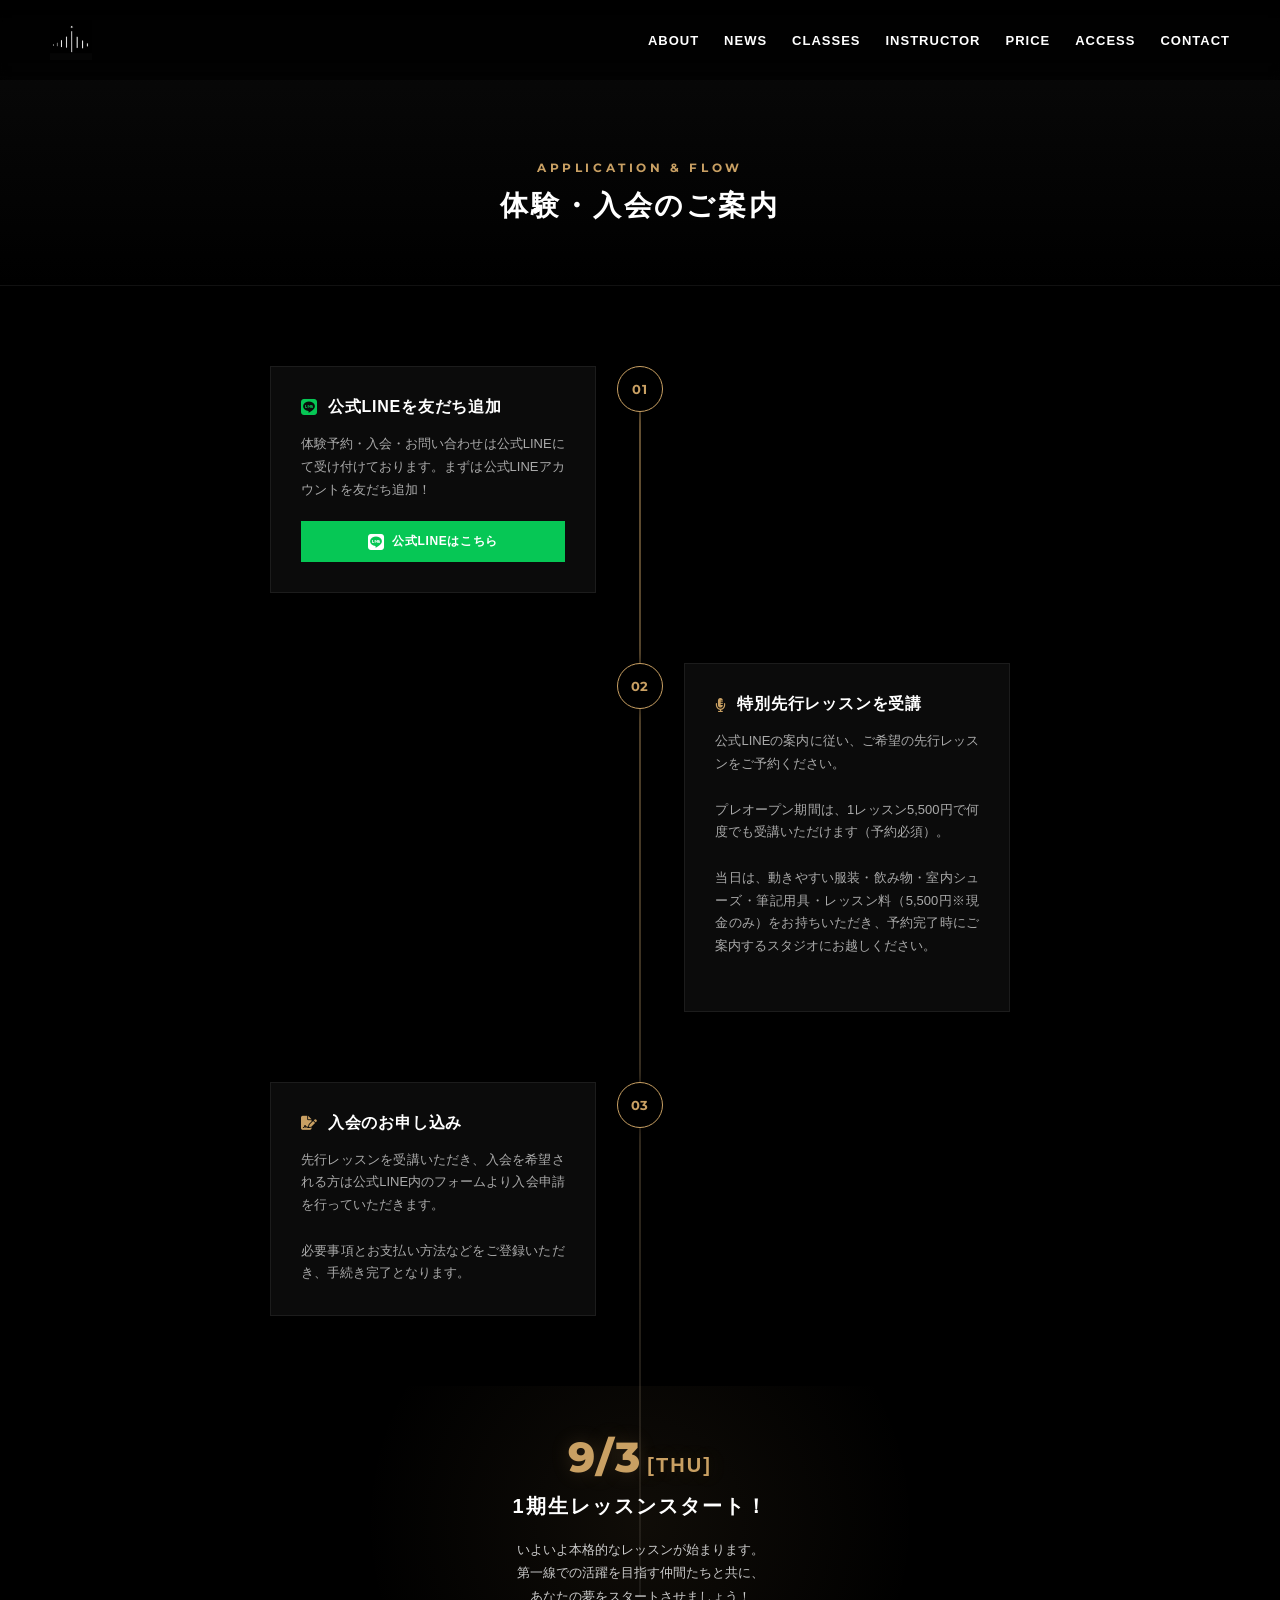
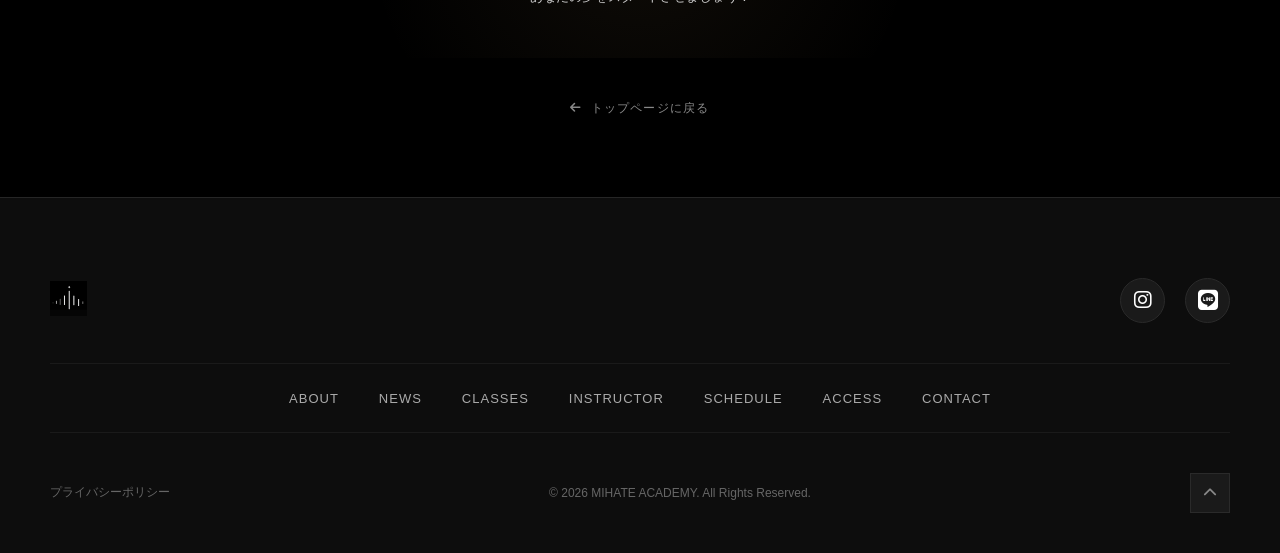
==== commit 5d322fbe: "Add files via upload" ====
--- a/entry.html
+++ b/entry.html
@@ -77,7 +77,7 @@
                     <p class="step-text">
                         公式LINEの案内に従い、ご希望の先行レッスンをご予約ください。<br><br>プレオープン期間は、1レッスン5,500円で何度でも受講いただけます（予約必須）。<br><br>
                         
-                        当日は、飲み物・室内シューズ・レッスン料（5,500円※現金のみ）をお持ちいただき、予約完了時にご案内するスタジオにお越しください。<br><br>
+                        当日は、動きやすい服装・飲み物・室内シューズ・筆記用具・レッスン料（5,500円※現金のみ）をお持ちいただき、予約完了時にご案内するスタジオにお越しください。<br><br>
                     </p>
                 </div>
             </div>
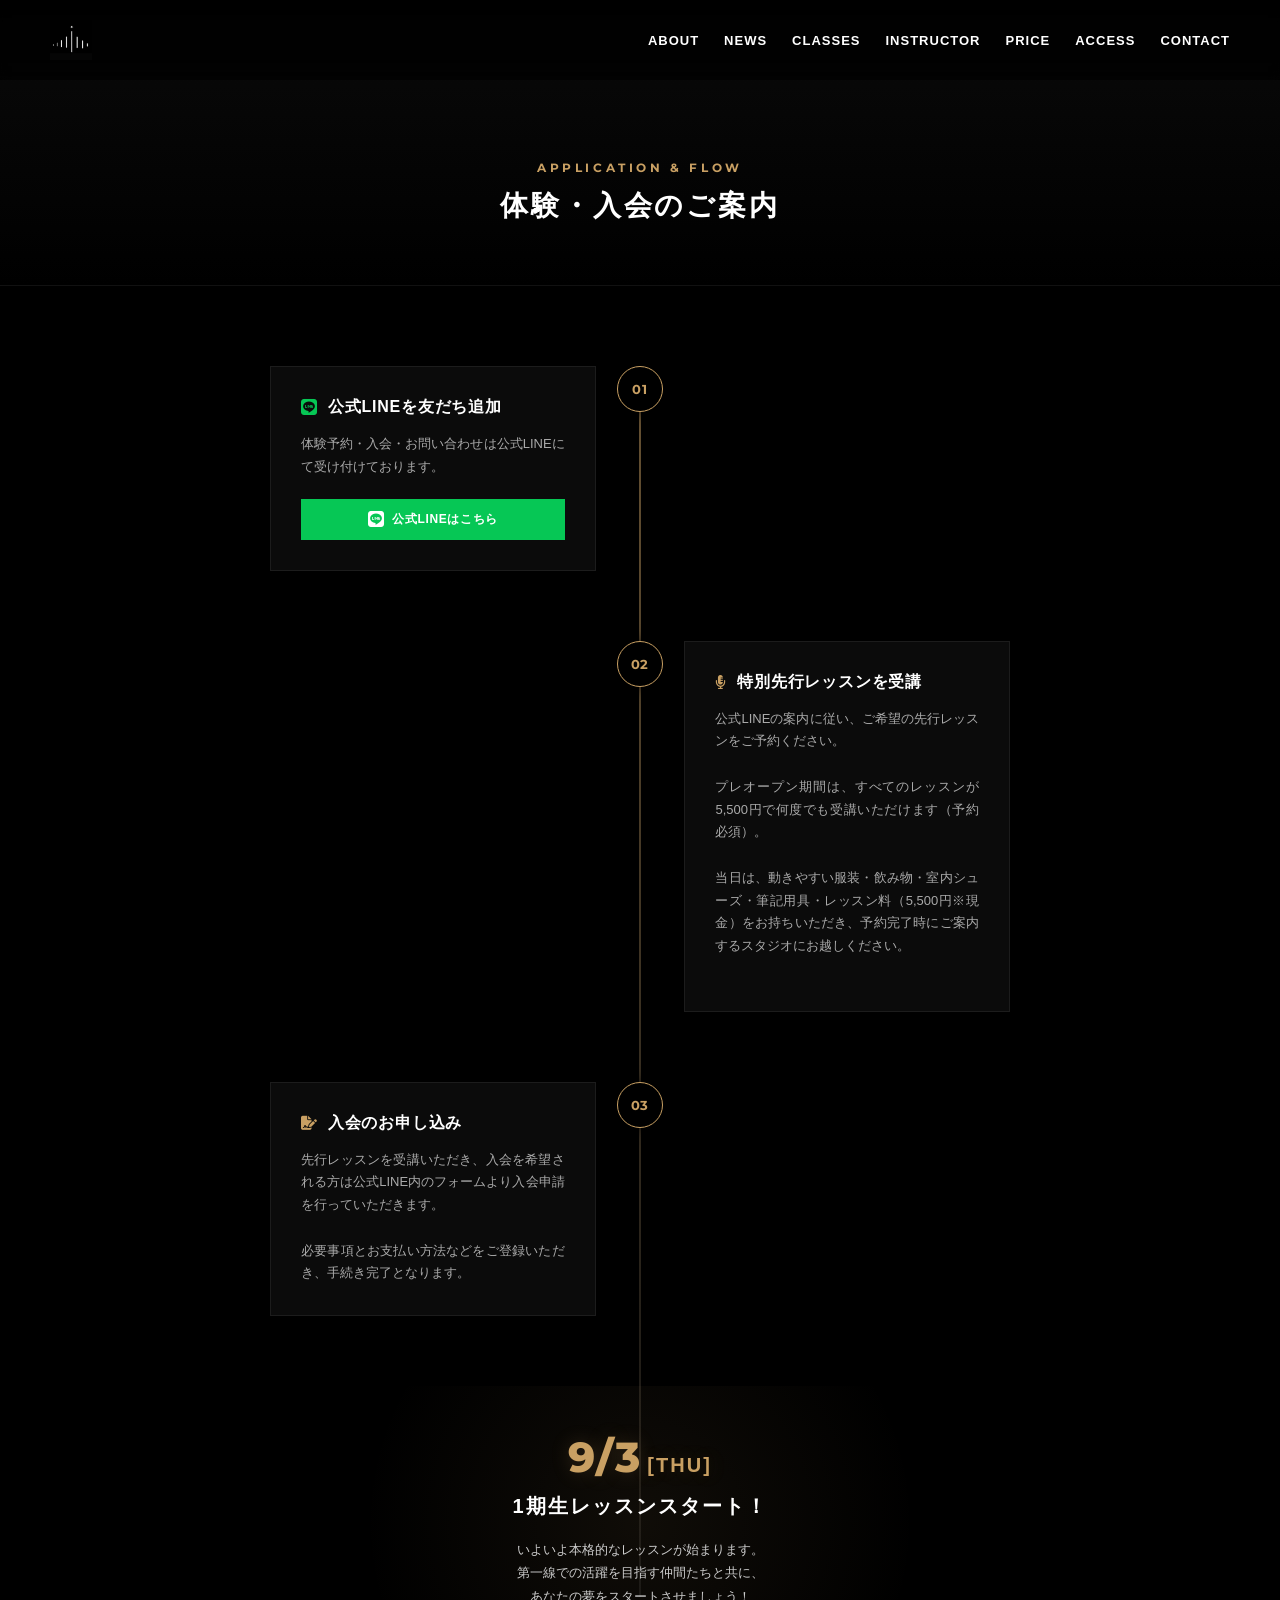
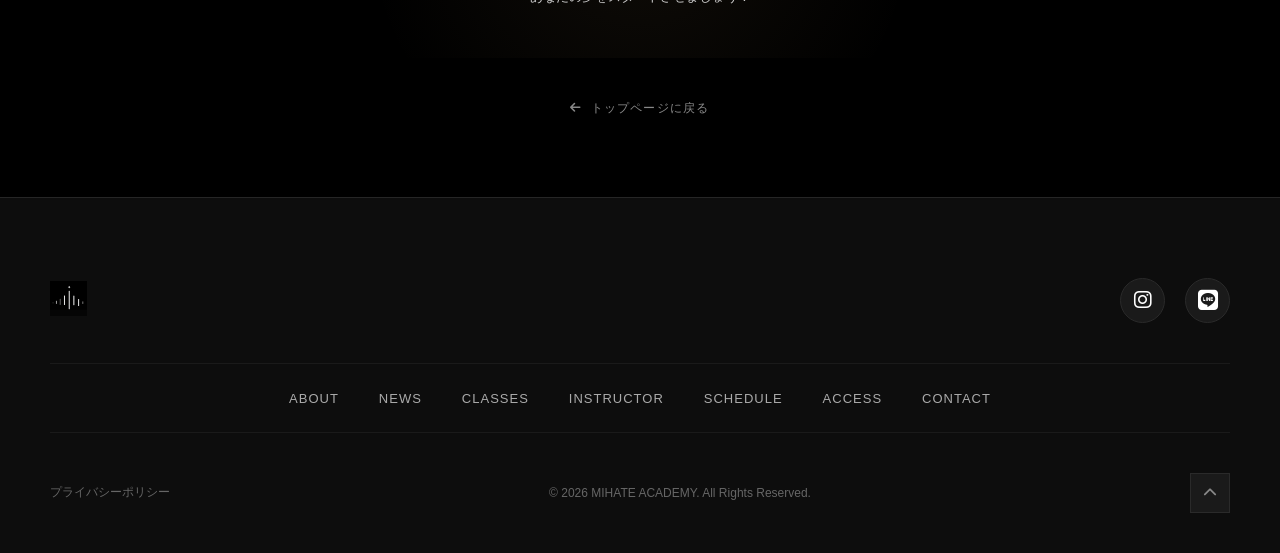
==== commit 9584ecc9: "Add files via upload" ====
--- a/entry.html
+++ b/entry.html
@@ -57,7 +57,7 @@
                         公式LINEを友だち追加
                     </h3>
                     <p class="step-text">
-                        体験予約・入会・お問い合わせは公式LINEにて受け付けております。まずは公式LINEアカウントを友だち追加！
+                        体験予約・入会・お問い合わせは公式LINEにて受け付けております。
                     </p>
                     <div class="line-btn-wrap">
                         <a href="https://lin.ee/r76kFHC" target="_blank" class="line-direct-btn">
@@ -75,9 +75,9 @@
                         特別先行レッスンを受講
                     </h3>
                     <p class="step-text">
-                        公式LINEの案内に従い、ご希望の先行レッスンをご予約ください。<br><br>プレオープン期間は、1レッスン5,500円で何度でも受講いただけます（予約必須）。<br><br>
+                        公式LINEの案内に従い、ご希望の先行レッスンをご予約ください。<br><br>プレオープン期間は、すべてのレッスンが5,500円で何度でも受講いただけます（予約必須）。<br><br>
                         
-                        当日は、動きやすい服装・飲み物・室内シューズ・筆記用具・レッスン料（5,500円※現金のみ）をお持ちいただき、予約完了時にご案内するスタジオにお越しください。<br><br>
+                        当日は、動きやすい服装・飲み物・室内シューズ・筆記用具・レッスン料（5,500円※現金）をお持ちいただき、予約完了時にご案内するスタジオにお越しください。<br><br>
                     </p>
                 </div>
             </div>
--- a/style.css
+++ b/style.css
@@ -270,7 +270,7 @@
         font-size: 15px;
     }
     .scroll-down {
-        bottom: 70px;
+        bottom: 20px;
     }
 }
 .btn {
